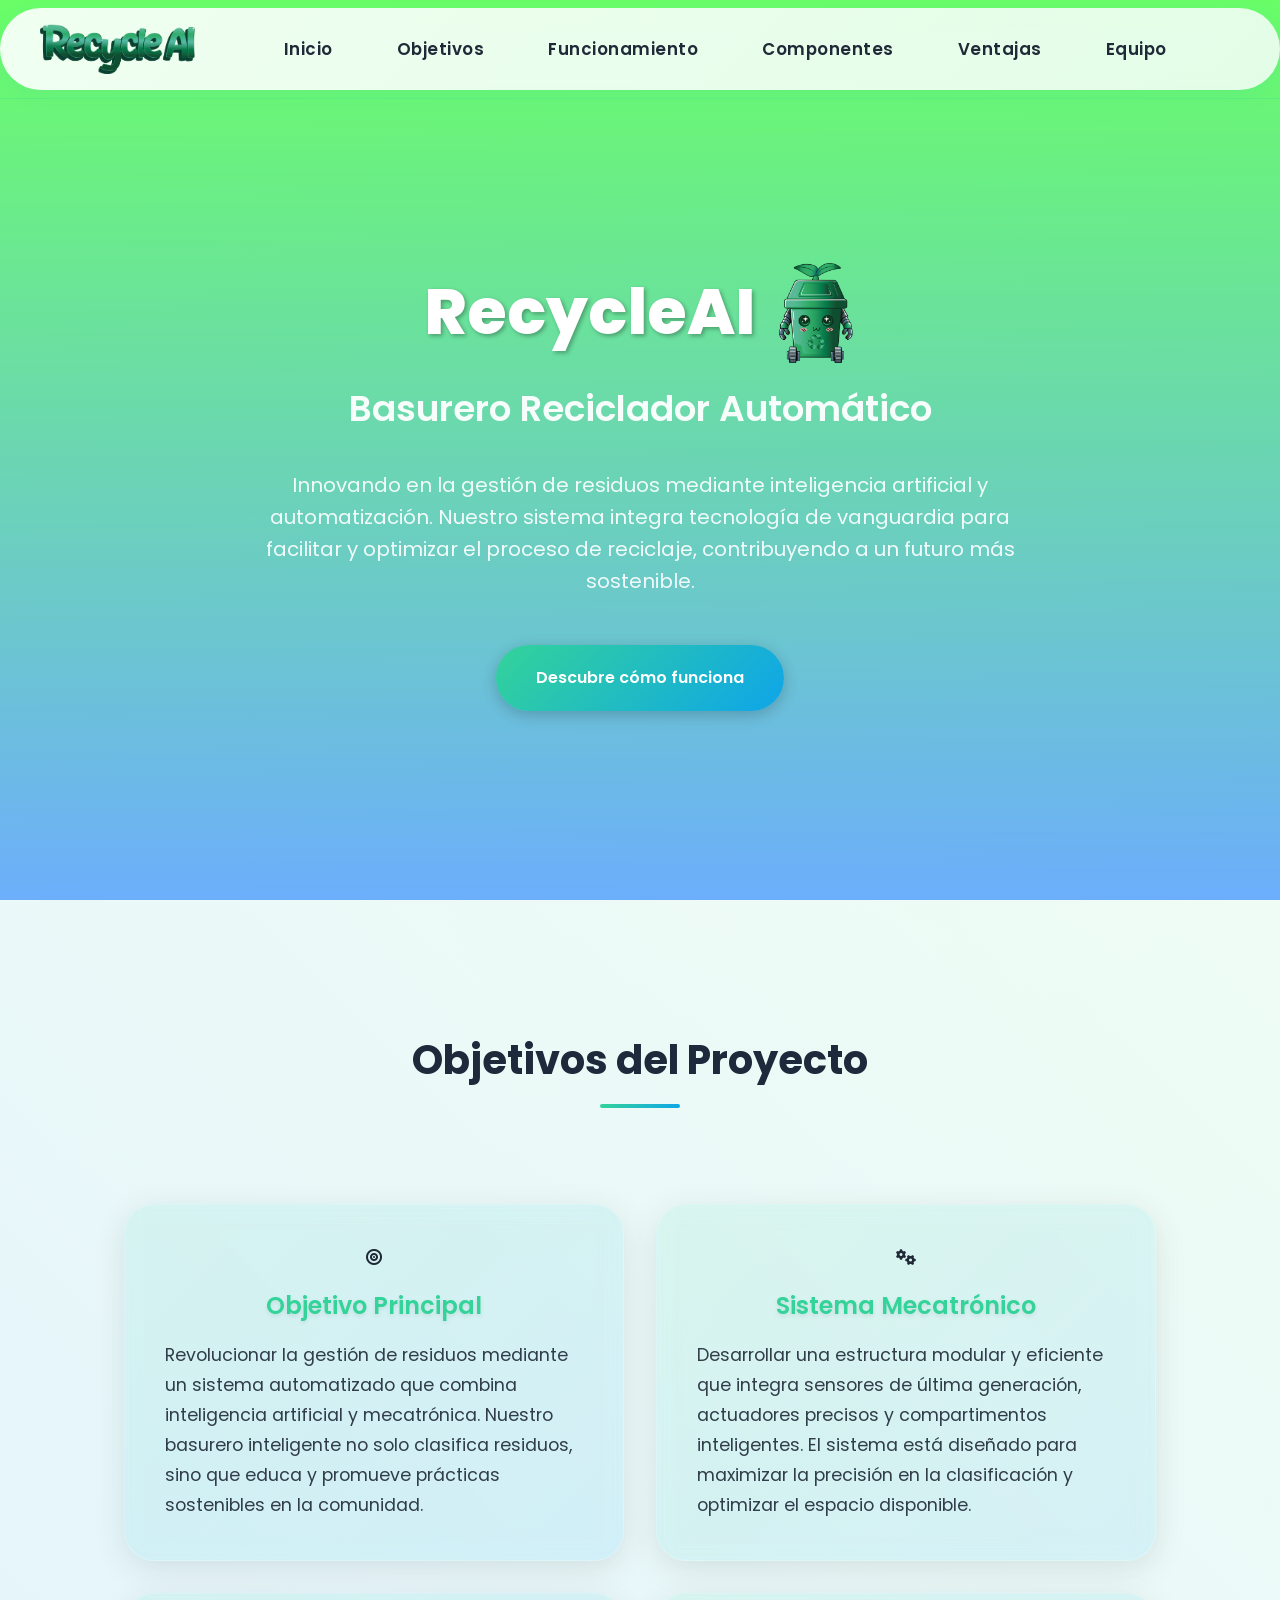
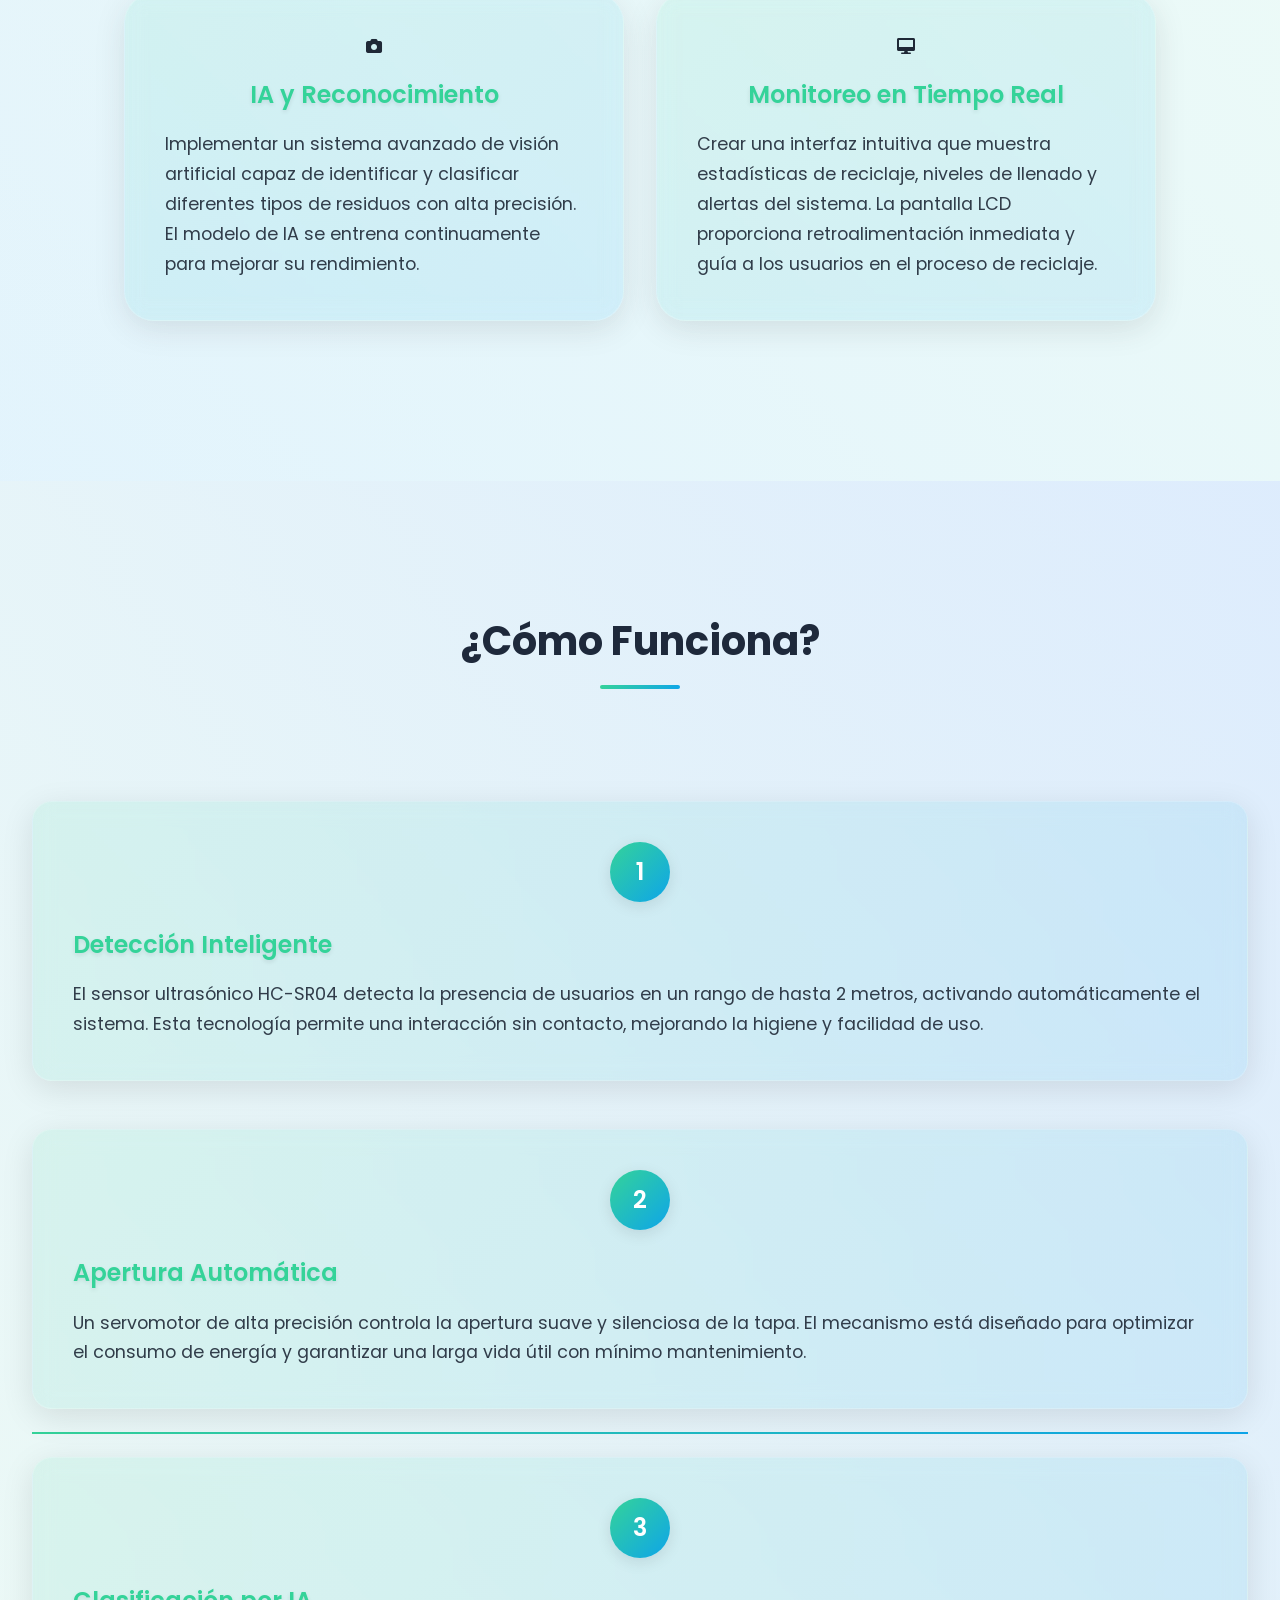
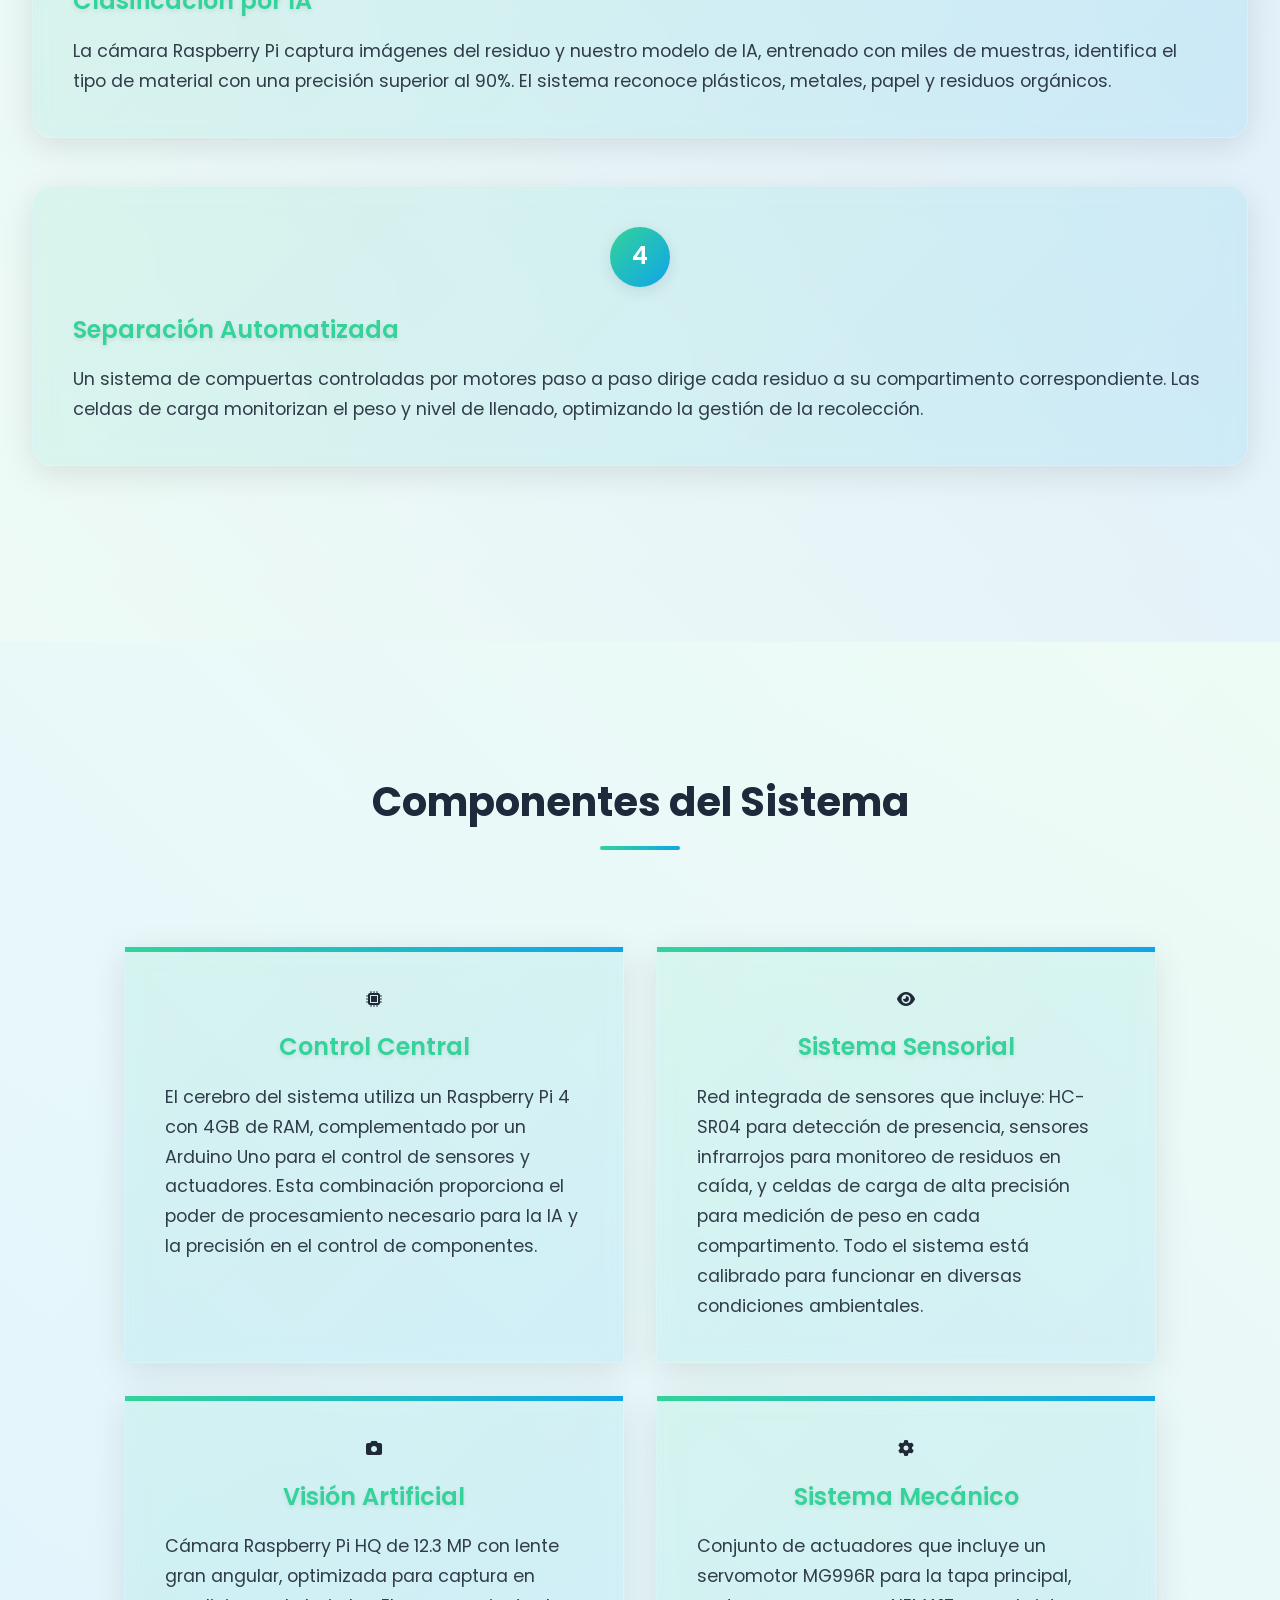
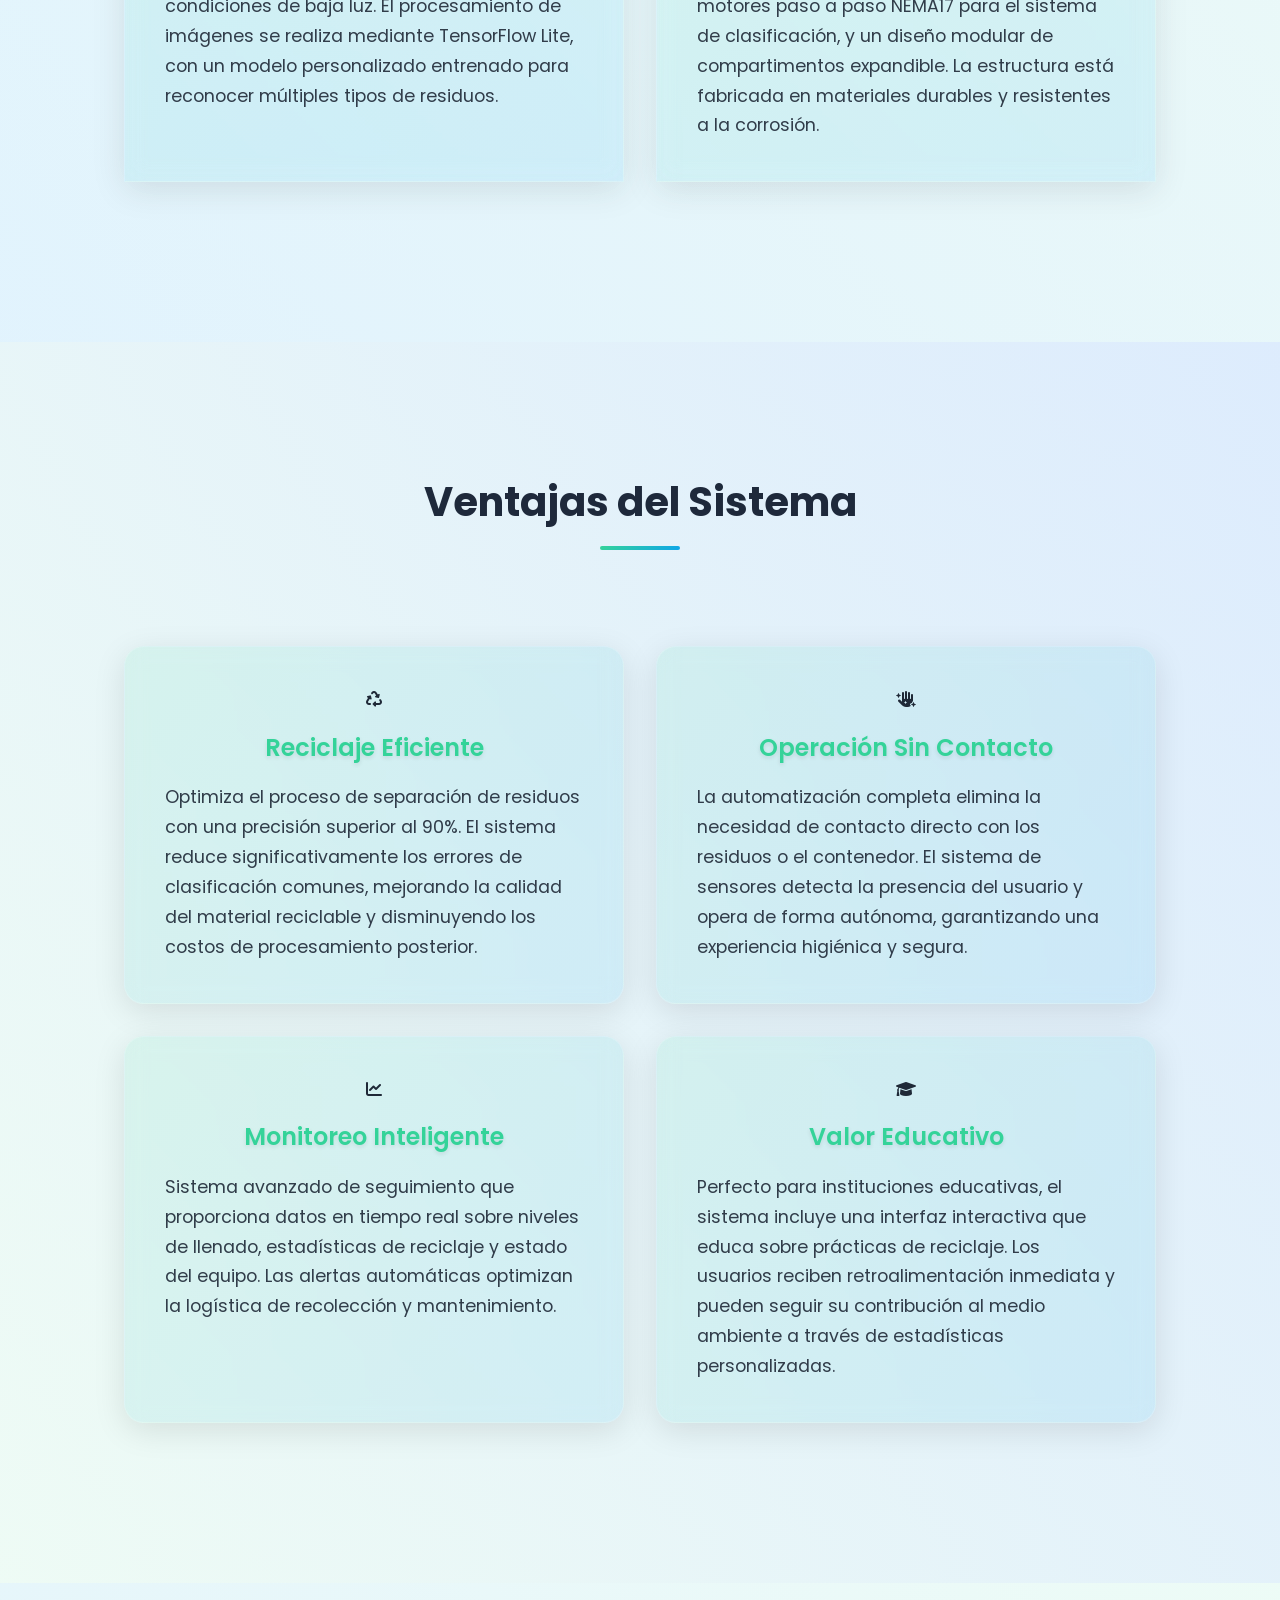
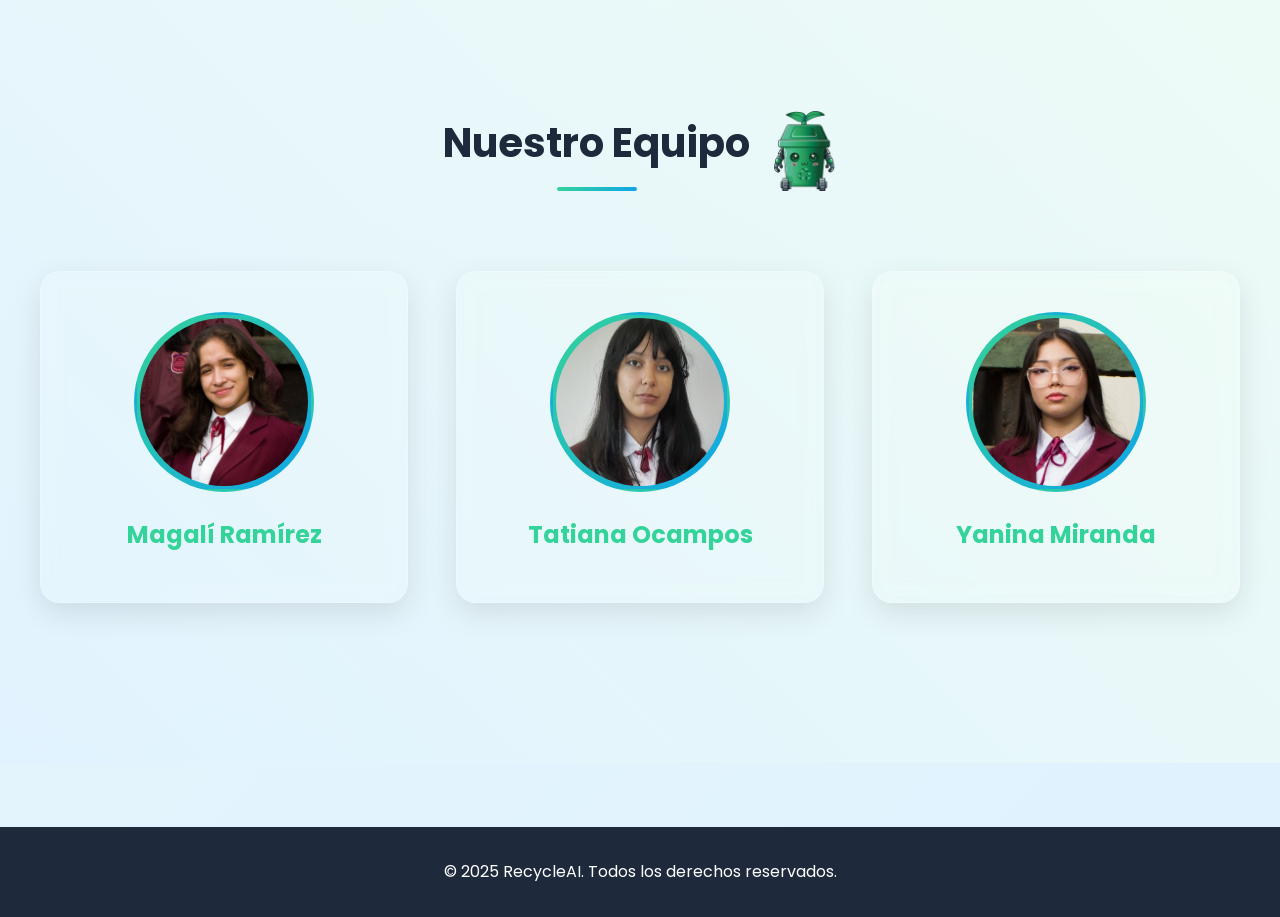
==== index.html @ be0674db "actualizacion le cambie como guardaste los archivos" ====
<!DOCTYPE html>
<html lang="es">
<head>
    <meta charset="UTF-8">
    <meta name="viewport" content="width=device-width, initial-scale=1.0">
    <title>RecycleAI - Basurero Reciclador Automático</title>
    <link rel="stylesheet" href="css/styles.css">
    <link rel="stylesheet" href="https://cdnjs.cloudflare.com/ajax/libs/font-awesome/6.0.0/css/all.min.css">
    <link href="https://fonts.googleapis.com/css2?family=Poppins:wght@400;500;600;700;800&display=swap" rel="stylesheet">
</head>
<body>
    <nav class="navbar">
        <div class="nav-container">
            <div class="logo">
                <img src="images/tipografia.png" alt="RecycleAI Logo" class="logo-img">
            </div>
            <ul class="nav-links">
                <li><a href="#inicio">Inicio</a></li>
                <li><a href="#objetivos">Objetivos</a></li>
                <li><a href="#funcionamiento">Funcionamiento</a></li>
                <li><a href="#componentes">Componentes</a></li>
                <li><a href="#ventajas">Ventajas</a></li>
                <li><a href="#equipo">Equipo</a></li>
            </ul>
            <div class="hamburger">
                <span></span>
                <span></span>
                <span></span>
            </div>
        </div>
    </nav>

    <section id="inicio" class="hero">
        <div class="hero-content">
            <div class="hero-title">
                <h1>RecycleAI</h1>
                <img src="images/mascota.png" alt="Mascota RecycleAI" class="mascot-img">
            </div>
            <h2>Basurero Reciclador Automático</h2>
            <p>Innovando en la gestión de residuos mediante inteligencia artificial y automatización. Nuestro sistema integra tecnología de vanguardia para facilitar y optimizar el proceso de reciclaje, contribuyendo a un futuro más sostenible.</p>
            <a href="#funcionamiento" class="cta-button">Descubre cómo funciona</a>
        </div>
    </section>

    <section id="objetivos" class="section">
        <div class="container">
            <h2>Objetivos del Proyecto</h2>
            <div class="objetivos-grid">
                <div class="objetivo-card">
                    <div class="card-icon">
                        <i class="fas fa-bullseye"></i>
                    </div>
                    <h3>Objetivo Principal</h3>
                    <p>Revolucionar la gestión de residuos mediante un sistema automatizado que combina inteligencia artificial y mecatrónica. Nuestro basurero inteligente no solo clasifica residuos, sino que educa y promueve prácticas sostenibles en la comunidad.</p>
                </div>
                <div class="objetivo-card">
                    <div class="card-icon">
                        <i class="fas fa-cogs"></i>
                    </div>
                    <h3>Sistema Mecatrónico</h3>
                    <p>Desarrollar una estructura modular y eficiente que integra sensores de última generación, actuadores precisos y compartimentos inteligentes. El sistema está diseñado para maximizar la precisión en la clasificación y optimizar el espacio disponible.</p>
                </div>
                <div class="objetivo-card">
                    <div class="card-icon">
                        <i class="fas fa-camera"></i>
                    </div>
                    <h3>IA y Reconocimiento</h3>
                    <p>Implementar un sistema avanzado de visión artificial capaz de identificar y clasificar diferentes tipos de residuos con alta precisión. El modelo de IA se entrena continuamente para mejorar su rendimiento.</p>
                </div>
                <div class="objetivo-card">
                    <div class="card-icon">
                        <i class="fas fa-desktop"></i>
                    </div>
                    <h3>Monitoreo en Tiempo Real</h3>
                    <p>Crear una interfaz intuitiva que muestra estadísticas de reciclaje, niveles de llenado y alertas del sistema. La pantalla LCD proporciona retroalimentación inmediata y guía a los usuarios en el proceso de reciclaje.</p>
                </div>
            </div>
        </div>
    </section>

    <section id="funcionamiento" class="section bg-light">
        <div class="container">
            <h2>¿Cómo Funciona?</h2>
            <div class="funcionamiento-steps">
                <div class="step">
                    <div class="step-number">1</div>
                    <h3>Detección Inteligente</h3>
                    <p>El sensor ultrasónico HC-SR04 detecta la presencia de usuarios en un rango de hasta 2 metros, activando automáticamente el sistema. Esta tecnología permite una interacción sin contacto, mejorando la higiene y facilidad de uso.</p>
                </div>
                <div class="step">
                    <div class="step-number">2</div>
                    <h3>Apertura Automática</h3>
                    <p>Un servomotor de alta precisión controla la apertura suave y silenciosa de la tapa. El mecanismo está diseñado para optimizar el consumo de energía y garantizar una larga vida útil con mínimo mantenimiento.</p>
                </div>
                <div class="step">
                    <div class="step-number">3</div>
                    <h3>Clasificación por IA</h3>
                    <p>La cámara Raspberry Pi captura imágenes del residuo y nuestro modelo de IA, entrenado con miles de muestras, identifica el tipo de material con una precisión superior al 90%. El sistema reconoce plásticos, metales, papel y residuos orgánicos.</p>
                </div>
                <div class="step">
                    <div class="step-number">4</div>
                    <h3>Separación Automatizada</h3>
                    <p>Un sistema de compuertas controladas por motores paso a paso dirige cada residuo a su compartimento correspondiente. Las celdas de carga monitorizan el peso y nivel de llenado, optimizando la gestión de la recolección.</p>
                </div>
            </div>
        </div>
    </section>

    <section id="componentes" class="section">
        <div class="container">
            <h2>Componentes del Sistema</h2>
            <div class="componentes-grid">
                <div class="componente-card">
                    <div class="card-icon">
                        <i class="fas fa-microchip"></i>
                    </div>
                    <h3>Control Central</h3>
                    <p>El cerebro del sistema utiliza un Raspberry Pi 4 con 4GB de RAM, complementado por un Arduino Uno para el control de sensores y actuadores. Esta combinación proporciona el poder de procesamiento necesario para la IA y la precisión en el control de componentes.</p>
                </div>
                <div class="componente-card">
                    <div class="card-icon">
                        <i class="fas fa-eye"></i>
                    </div>
                    <h3>Sistema Sensorial</h3>
                    <p>Red integrada de sensores que incluye: HC-SR04 para detección de presencia, sensores infrarrojos para monitoreo de residuos en caída, y celdas de carga de alta precisión para medición de peso en cada compartimento. Todo el sistema está calibrado para funcionar en diversas condiciones ambientales.</p>
                </div>
                <div class="componente-card">
                    <div class="card-icon">
                        <i class="fas fa-camera"></i>
                    </div>
                    <h3>Visión Artificial</h3>
                    <p>Cámara Raspberry Pi HQ de 12.3 MP con lente gran angular, optimizada para captura en condiciones de baja luz. El procesamiento de imágenes se realiza mediante TensorFlow Lite, con un modelo personalizado entrenado para reconocer múltiples tipos de residuos.</p>
                </div>
                <div class="componente-card">
                    <div class="card-icon">
                        <i class="fas fa-cog"></i>
                    </div>
                    <h3>Sistema Mecánico</h3>
                    <p>Conjunto de actuadores que incluye un servomotor MG996R para la tapa principal, motores paso a paso NEMA17 para el sistema de clasificación, y un diseño modular de compartimentos expandible. La estructura está fabricada en materiales durables y resistentes a la corrosión.</p>
                </div>
            </div>
        </div>
    </section>

    <section id="ventajas" class="section bg-light">
        <div class="container">
            <h2>Ventajas del Sistema</h2>
            <div class="ventajas-grid">
                <div class="ventaja-card">
                    <div class="card-icon">
                        <i class="fas fa-recycle"></i>
                    </div>
                    <h3>Reciclaje Eficiente</h3>
                    <p>Optimiza el proceso de separación de residuos con una precisión superior al 90%. El sistema reduce significativamente los errores de clasificación comunes, mejorando la calidad del material reciclable y disminuyendo los costos de procesamiento posterior.</p>
                </div>
                <div class="ventaja-card">
                    <div class="card-icon">
                        <i class="fas fa-hand-sparkles"></i>
                    </div>
                    <h3>Operación Sin Contacto</h3>
                    <p>La automatización completa elimina la necesidad de contacto directo con los residuos o el contenedor. El sistema de sensores detecta la presencia del usuario y opera de forma autónoma, garantizando una experiencia higiénica y segura.</p>
                </div>
                <div class="ventaja-card">
                    <div class="card-icon">
                        <i class="fas fa-chart-line"></i>
                    </div>
                    <h3>Monitoreo Inteligente</h3>
                    <p>Sistema avanzado de seguimiento que proporciona datos en tiempo real sobre niveles de llenado, estadísticas de reciclaje y estado del equipo. Las alertas automáticas optimizan la logística de recolección y mantenimiento.</p>
                </div>
                <div class="ventaja-card">
                    <div class="card-icon">
                        <i class="fas fa-graduation-cap"></i>
                    </div>
                    <h3>Valor Educativo</h3>
                    <p>Perfecto para instituciones educativas, el sistema incluye una interfaz interactiva que educa sobre prácticas de reciclaje. Los usuarios reciben retroalimentación inmediata y pueden seguir su contribución al medio ambiente a través de estadísticas personalizadas.</p>
                </div>
            </div>
        </div>
    </section>

    <section id="equipo" class="section">
        <div class="container">
            <div class="section-header">
                <h2>Nuestro Equipo</h2>
                <img src="images/mascota.png" alt="Mascota RecycleAI" class="section-mascot">
            </div>
            <div class="team-grid">
                <div class="team-card">
                    <div class="team-image">
                        <img src="images/maga.jpg" alt="Magalí Ramírez" onerror="this.style.display='none';this.nextElementSibling.style.display='flex';">
                        <div class="fallback-icon" style="display: none;">
                            <i class="fas fa-user-circle"></i>
                        </div>
                    </div>
                    <h3>Magalí Ramírez</h3>
                </div>
                <div class="team-card">
                    <div class="team-image">
                        <img src="images/tati.jpg" alt="Tatiana Ocampos" onerror="this.style.display='none';this.nextElementSibling.style.display='flex';">
                        <div class="fallback-icon" style="display: none;">
                            <i class="fas fa-user-circle"></i>
                        </div>
                    </div>
                    <h3>Tatiana Ocampos</h3>
                </div>
                <div class="team-card">
                    <div class="team-image">
                        <img src="images/yani.jpg" alt="Yanina Miranda" onerror="this.style.display='none';this.nextElementSibling.style.display='flex';">
                        <div class="fallback-icon" style="display: none;">
                            <i class="fas fa-user-circle"></i>
                        </div>
                    </div>
                    <h3>Yanina Miranda</h3>
                </div>
            </div>
        </div>
    </section>

    <footer class="footer">
        <div class="container">
            <p>&copy; 2025 RecycleAI. Todos los derechos reservados.</p>
        </div>
    </footer>

    <script src="js/main.js"></script>
</body>
</html>
---- css/styles.css ----
:root {
    --primary-color: #34d399;
    --secondary-color: #059669;
    --accent-color: #0ea5e9;
    --gradient: linear-gradient(135deg, var(--primary-color), var(--accent-color));
    --card-gradient-1: linear-gradient(135deg, rgba(52, 211, 153, 0.1), rgba(14, 165, 233, 0.1));
    --card-gradient-2: linear-gradient(135deg, rgba(14, 165, 233, 0.1), rgba(52, 211, 153, 0.1));
    --white: #ffffff;
    --text-color: #1f2937;
    --dark-color: #1e293b;
    --light-color: #f0fdf4;
    --section-gradient1: linear-gradient(45deg, #e0f2fe, #f0fdf4);
    --section-gradient2: linear-gradient(45deg, #f0fdf4, #dbeafe);
}

* {
    margin: 0;
    padding: 0;
    box-sizing: border-box;
}

body {
    font-family: 'Poppins', 'Segoe UI', Tahoma, Geneva, Verdana, sans-serif;
    line-height: 1.6;
    color: var(--text-color);
    background: linear-gradient(135deg, #f0fdf4, #e0f2fe);
}

.container {
    max-width: 1400px;
    margin: 0 auto;
    padding: 0 2rem;
}

/* Navbar */
.navbar {
    position: fixed;
    top: 0;
    width: 100%;
    background: rgba(255, 255, 255, 0.95);
    backdrop-filter: blur(10px);
    z-index: 1000;
    padding: 0.5rem 0;
    border-bottom: 1px solid rgba(52, 211, 153, 0.2);
}

.nav-container {
    display: flex;
    justify-content: space-between;
    align-items: center;
    padding: 0.5rem 2rem;
    max-width: 1400px;
    margin: 0 auto;
    background: linear-gradient(135deg, rgba(255, 255, 255, 0.9), rgba(240, 253, 244, 0.9));
    border-radius: 50px;
    box-shadow: 0 4px 20px rgba(52, 211, 153, 0.15);
}

.logo {
    display: flex;
    align-items: center;
    gap: 1.5rem;
    padding: 0.5rem;
}

.logo-img {
    height: 50px;
    width: auto;
    object-fit: contain;
}

.logo-text {
    font-size: 2.2rem;
    font-weight: 800;
    background: var(--gradient);
    background-clip: text;
    -webkit-background-clip: text;
    -webkit-text-fill-color: transparent;
    letter-spacing: -0.5px;
    font-family: 'Poppins', sans-serif;
    text-transform: uppercase;
}

.nav-links {
    display: flex;
    list-style: none;
    gap: 2rem;
    margin: 0;
    padding: 0;
}

.nav-links a {
    text-decoration: none;
    color: var(--text-color);
    font-weight: 600;
    font-size: 1.05rem;
    transition: all 0.3s ease;
    position: relative;
    padding: 0.5rem 1rem;
    border-radius: 25px;
    font-family: 'Poppins', sans-serif;
    letter-spacing: 0.5px;
}

.nav-links a:hover {
    color: var(--primary-color);
    background: rgba(52, 211, 153, 0.1);
    transform: translateY(-2px);
}

.nav-links a::after {
    content: '';
    position: absolute;
    width: 0;
    height: 2px;
    bottom: 0;
    left: 50%;
    background: var(--gradient);
    transition: all 0.3s ease;
    transform: translateX(-50%);
    border-radius: 2px;
}

.nav-links a:hover::after {
    width: 80%;
}

/* Hero Section */
.hero {
    min-height: 100vh;
    background: linear-gradient(rgba(17, 255, 9, 0.6), rgba(22, 123, 255, 0.6)), url('../images/hero-bg.jpg');
    background-size: cover;
    background-position: center;
    background-attachment: fixed;
    display: flex;
    align-items: center;
    text-align: center;
    color: var(--white);
    padding-top: 80px;
}

.hero-content {
    max-width: 900px;
    margin: 0 auto;
    padding: 0 20px;
}

.hero-title {
    display: flex;
    align-items: center;
    justify-content: center;
    gap: 1.5rem;
    margin-bottom: 1rem;
}

.mascot-img {
    height: 100px;
    width: auto;
    object-fit: contain;
    animation: float 3s ease-in-out infinite;
}

@keyframes float {
    0% {
        transform: translateY(0px);
    }
    50% {
        transform: translateY(-10px);
    }
    100% {
        transform: translateY(0px);
    }
}

.hero h1 {
    font-size: 4rem;
    font-weight: 800;
    margin-bottom: 0;
    text-shadow: 2px 2px 4px rgba(0,0,0,0.3);
}

.hero h2 {
    font-size: 2.25rem;
    font-weight: 600;
    margin-bottom: 2rem;
    opacity: 0.95;
}

.hero p {
    font-size: 1.25rem;
    margin-bottom: 3rem;
    opacity: 0.9;
    max-width: 800px;
    margin-left: auto;
    margin-right: auto;
}

.cta-button {
    display: inline-block;
    padding: 1.25rem 2.5rem;
    background: var(--gradient);
    color: var(--white);
    text-decoration: none;
    border-radius: 50px;
    font-weight: 600;
    transition: all 0.4s cubic-bezier(0.175, 0.885, 0.32, 1.275);
    box-shadow: 0 4px 15px rgba(0,0,0,0.2);
    position: relative;
    overflow: hidden;
}

.cta-button::before {
    content: '';
    position: absolute;
    top: 0;
    left: -100%;
    width: 100%;
    height: 100%;
    background: linear-gradient(120deg, transparent, rgba(255,255,255,0.3), transparent);
    transition: all 0.6s ease;
}

.cta-button:hover {
    transform: translateY(-5px) scale(1.05);
    box-shadow: 0 8px 25px rgba(0,0,0,0.3);
}

.cta-button:hover::before {
    left: 100%;
}

/* Sections */
.section {
    padding: 8rem 0;
    position: relative;
    overflow: hidden;
}

.section::before  {
    content: '';
    position: absolute;
    top: 0;
    left: 0;
    right: 0;
    bottom: 0;
    opacity: 0.8;
    z-index: -1;
}

.section:nth-child(odd)::before {
    background: var(--section-gradient1);
}

.section:nth-child(even)::before {
    background: var(--section-gradient2);
}

.section h2 {
    text-align: center;
    margin-bottom: 4rem;
    color: var(--dark-color);
    font-size: 2.5rem;
    font-weight: 700;
    position: relative;
    padding-bottom: 1rem;
}

.section h2::after {
    content: '';
    position: absolute;
    bottom: 0;
    left: 50%;
    transform: translateX(-50%);
    width: 80px;
    height: 4px;
    background: var(--gradient);
    border-radius: 2px;
}

.bg-light {
    background: linear-gradient(135deg, #f0fdf4 0%, #dbeafe 100%);
}

/* Sección de Objetivos */
.objetivos-grid,
.componentes-grid,
.ventajas-grid {
    display: grid;
    grid-template-columns: repeat(auto-fit, minmax(280px, 1fr));
    gap: 2rem;
    padding: 2rem 0;
    max-width: 1200px;
    margin: 0 auto;
}

@media (min-width: 768px) {
    .objetivos-grid,
    .componentes-grid,
    .ventajas-grid {
        grid-template-columns: repeat(2, 1fr);
    }
}

@media (min-width: 1200px) {
    .objetivos-grid,
    .componentes-grid,
    .ventajas-grid {
        grid-template-columns: repeat(2, minmax(280px, 500px));
        justify-content: center;
    }
}

.objetivo-card,
.componente-card,
.ventaja-card {
    width: 100%;
    height: 100%;
    display: flex;
    flex-direction: column;
    justify-content: flex-start;
    align-items: center;
}

.objetivo-card {
    background: var(--card-gradient-1);
    backdrop-filter: blur(10px);
    border: 1px solid rgba(255, 255, 255, 0.2);
    box-shadow: 0 8px 32px rgba(0, 0, 0, 0.1);
    transition: all 0.4s cubic-bezier(0.175, 0.885, 0.32, 1.275);
    padding: 2.5rem;
    border-radius: 30px;
    transform-style: preserve-3d;
}

.objetivo-card:hover {
    background: var(--card-gradient-2);
    border-color: rgba(255, 255, 255, 0.3);
    box-shadow: 0 15px 40px rgba(0, 0, 0, 0.2);
    transform: translateY(-10px) rotateX(5deg) rotateY(5deg);
}

.objetivo-card h3 {
    color: var(--primary-color);
    font-size: 1.5rem;
    margin: 1rem 0;
    font-weight: 600;
    text-shadow: 0 2px 4px rgba(0, 0, 0, 0.1);
}

.objetivo-card p {
    color: var(--text-color);
    line-height: 1.7;
    font-size: 1.1rem;
    opacity: 0.9;
}

/* Sección de Funcionamiento */
.funcionamiento-steps {
    display: flex;
    flex-wrap: wrap;
    justify-content: center;
    gap: 3rem;
    padding: 3rem 0;
    position: relative;
}

.funcionamiento-steps::before {
    content: '';
    position: absolute;
    top: 50%;
    left: 0;
    right: 0;
    height: 2px;
    background: var(--gradient);
    transform: translateY(-50%);
    z-index: 0;
}

.step {
    background: var(--card-gradient-1);
    backdrop-filter: blur(10px);
    border: 1px solid rgba(255, 255, 255, 0.2);
    box-shadow: 0 8px 32px rgba(0, 0, 0, 0.1);
    transition: all 0.4s cubic-bezier(0.175, 0.885, 0.32, 1.275);
    padding: 2.5rem;
    border-radius: 20px;
    position: relative;
}

.step:hover {
    background: var(--card-gradient-2);
    border-color: rgba(255, 255, 255, 0.3);
    box-shadow: 0 15px 40px rgba(0, 0, 0, 0.2);
}

.step h3 {
    color: var(--primary-color);
    font-size: 1.5rem;
    margin: 1rem 0;
    font-weight: 600;
    text-shadow: 0 2px 4px rgba(0, 0, 0, 0.1);
}

.step p {
    color: var(--text-color);
    line-height: 1.7;
    font-size: 1.1rem;
    opacity: 0.9;
}

.step-number {
    width: 60px;
    height: 60px;
    background: var(--gradient);
    color: var(--white);
    border-radius: 50%;
    display: flex;
    align-items: center;
    justify-content: center;
    margin: 0 auto 1.5rem;
    font-size: 1.5rem;
    font-weight: 600;
    box-shadow: 0 4px 15px rgba(0,0,0,0.1);
}

/* Sección de Componentes */
.componente-card {
    background: var(--card-gradient-1);
    backdrop-filter: blur(10px);
    border: 1px solid rgba(255, 255, 255, 0.2);
    box-shadow: 0 8px 32px rgba(0, 0, 0, 0.1);
    transition: all 0.4s cubic-bezier(0.175, 0.885, 0.32, 1.275);
    padding: 2.5rem;
    position: relative;
    overflow: hidden;
}

.componente-card:hover {
    background: var(--card-gradient-2);
    border-color: rgba(255, 255, 255, 0.3);
    box-shadow: 0 15px 40px rgba(0, 0, 0, 0.2);
}

.componente-card h3 {
    color: var(--primary-color);
    font-size: 1.5rem;
    margin: 1rem 0;
    font-weight: 600;
    text-shadow: 0 2px 4px rgba(0, 0, 0, 0.1);
}

.componente-card p {
    color: var(--text-color);
    line-height: 1.7;
    font-size: 1.1rem;
    opacity: 0.9;
}

.componente-card::before {
    content: '';
    position: absolute;
    top: 0;
    left: 0;
    width: 100%;
    height: 5px;
    background: var(--gradient);
}

/* Sección de Ventajas */
.ventaja-card {
    background: var(--card-gradient-1);
    backdrop-filter: blur(10px);
    border: 1px solid rgba(255, 255, 255, 0.2);
    box-shadow: 0 8px 32px rgba(0, 0, 0, 0.1);
    transition: all 0.4s cubic-bezier(0.175, 0.885, 0.32, 1.275);
    padding: 2.5rem;
    border-radius: 20px;
    position: relative;
    overflow: hidden;
}

.ventaja-card:hover {
    background: var(--card-gradient-2);
    border-color: rgba(255, 255, 255, 0.3);
    box-shadow: 0 15px 40px rgba(0, 0, 0, 0.2);
}

.ventaja-card h3 {
    color: var(--primary-color);
    font-size: 1.5rem;
    margin: 1rem 0;
    font-weight: 600;
    text-shadow: 0 2px 4px rgba(0, 0, 0, 0.1);
}

.ventaja-card p {
    color: var(--text-color);
    line-height: 1.7;
    font-size: 1.1rem;
    opacity: 0.9;
}

.ventaja-card::after {
    content: '';
    position: absolute;
    bottom: 0;
    right: 0;
    width: 100px;
    height: 100px;
    background: var(--gradient);
    filter: blur(50px);
    opacity: 0;
    transition: all 0.4s ease;
}

.ventaja-card:hover::after {
    opacity: 0.1;
}

/* Sección de Equipo */
.team-grid {
    display: grid;
    grid-template-columns: repeat(auto-fit, minmax(280px, 1fr));
    gap: 3rem;
    padding: 2rem 0;
    max-width: 1200px;
    margin: 0 auto;
}

@media (min-width: 768px) {
    .team-grid {
        grid-template-columns: repeat(3, 1fr);
    }
}

.team-card {
    background: rgba(255, 255, 255, 0.1);
    backdrop-filter: blur(10px);
    padding: 2.5rem;
    text-align: center;
    border-radius: 20px;
    position: relative;
    overflow: hidden;
    transition: all 0.4s cubic-bezier(0.175, 0.885, 0.32, 1.275);
    border: 1px solid rgba(255, 255, 255, 0.2);
    box-shadow: 0 10px 30px rgba(0, 0, 0, 0.1);
}

.team-card::before {
    content: '';
    position: absolute;
    inset: -2px;
    border-radius: 20px;
    padding: 2px;
    background: linear-gradient(45deg, 
        var(--primary-color),
        var(--accent-color),
        var(--primary-color)
    );
    -webkit-mask: 
        linear-gradient(#fff 0 0) content-box, 
        linear-gradient(#fff 0 0);
    mask: 
        linear-gradient(#fff 0 0) content-box, 
        linear-gradient(#fff 0 0);
    -webkit-mask-composite: xor;
    mask-composite: exclude;
    opacity: 0;
    transition: opacity 0.4s ease;
}

.team-card:hover {
    transform: translateY(-10px);
    box-shadow: 0 20px 40px rgba(0, 0, 0, 0.2);
}

.team-card:hover::before {
    opacity: 1;
}

.team-image {
    width: 180px;
    height: 180px;
    margin: 0 auto 1.5rem;
    border-radius: 50%;
    overflow: hidden;
    position: relative;
    border: 3px solid transparent;
    background: linear-gradient(135deg, var(--primary-color), var(--accent-color));
    padding: 3px;
}

.team-image img {
    width: 100%;
    height: 100%;
    object-fit: cover;
    border-radius: 50%;
    transition: transform 0.4s ease;
}

.team-image::before {
    content: '';
    position: absolute;
    inset: -2px;
    border-radius: 50%;
    padding: 2px;
    background: linear-gradient(45deg, 
        var(--primary-color),
        var(--accent-color),
        var(--primary-color)
    );
    -webkit-mask: 
        linear-gradient(#fff 0 0) content-box, 
        linear-gradient(#fff 0 0);
    mask: 
        linear-gradient(#fff 0 0) content-box, 
        linear-gradient(#fff 0 0);
    -webkit-mask-composite: xor;
    mask-composite: exclude;
    opacity: 0;
    transition: opacity 0.4s ease;
}

.team-card:hover .team-image::before {
    opacity: 1;
}

.team-card:hover .team-image img {
    transform: scale(1.1);
}

.team-image .fallback-icon {
    width: 100%;
    height: 100%;
    display: flex;
    align-items: center;
    justify-content: center;
    background: linear-gradient(135deg, var(--primary-color), var(--accent-color));
}

.team-image .fallback-icon i {
    font-size: 4rem;
    color: var(--white);
}

.team-card h3 {
    color: var(--primary-color);
    font-size: 1.5rem;
    margin-bottom: 0.5rem;
    transition: all 0.3s ease;
}

.team-card .role {
    color: var(--text-color);
    font-size: 1.1rem;
    margin-bottom: 1.5rem;
    opacity: 0.8;
}

.team-social {
    display: flex;
    justify-content: center;
    gap: 1rem;
    margin-top: 1.5rem;
}

.social-icon {
    width: 40px;
    height: 40px;
    background: linear-gradient(135deg, var(--primary-color), var(--accent-color));
    color: var(--white);
    border-radius: 50%;
    display: flex;
    align-items: center;
    justify-content: center;
    font-size: 1.2rem;
    transition: all 0.3s ease;
}

.social-icon:hover {
    transform: translateY(-3px) scale(1.1);
    box-shadow: 0 5px 15px rgba(0, 0, 0, 0.2);
}

/* Footer */
.footer {
    background-color: var(--dark-color);
    color: var(--white);
    padding: 2rem 0;
    margin-top: 4rem;
}

.footer p {
    text-align: center;
    margin: 0;
}

/* Media Queries */
@media (max-width: 768px) {
    .nav-links {
        display: none;
        width: 100%;
        position: absolute;
        top: 100%;
        left: 0;
        background: rgba(255, 255, 255, 0.95);
        backdrop-filter: blur(10px);
        padding: 1rem;
        box-shadow: 0 10px 30px rgba(0, 0, 0, 0.1);
        border-radius: 0 0 20px 20px;
        z-index: 1000;
    }

    .nav-links.active {
        display: flex;
        flex-direction: column;
        animation: slideDown 0.3s ease forwards;
    }

    @keyframes slideDown {
        from { transform: translateY(-20px); opacity: 0; }
        to { transform: translateY(0); opacity: 1; }
    }

    .nav-links li {
        margin: 1rem 0;
        text-align: center;
    }

    .hamburger {
        display: block;
    }

    .hero {
        padding: 4rem 1rem;
        text-align: center;
    }

    .hero h1 {
        font-size: 2.5rem;
        line-height: 1.2;
    }

    .hero h2 {
        font-size: 1.25rem;
        margin-top: 1rem;
    }

    .section {
        padding: 3rem 1rem;
    }

    .section h2 {
        font-size: 2rem;
        margin-bottom: 2rem;
    }

    .objetivo-card,
    .componente-card,
    .ventaja-card,
    .team-card {
        padding: 1.5rem;
        margin-bottom: 1rem;
    }

    .card-icon {
        width: 70px;
        height: 70px;
        font-size: 2rem;
    }

    .team-grid {
        grid-template-columns: 1fr;
        gap: 2rem;
    }

    .team-image {
        width: 100px;
        height: 100px;
    }

    .team-card h3 {
        font-size: 1.3rem;
    }

    .team-social {
        gap: 0.75rem;
    }
}

/* Ajustes para pantallas muy pequeñas */
@media (max-width: 480px) {
    .hero h1 {
        font-size: 2rem;
    }

    .section h2 {
        font-size: 1.75rem;
    }

    .container {
        padding: 0 1rem;
    }

    .card-icon {
        width: 60px;
        height: 60px;
        font-size: 1.75rem;
    }

    .team-image {
        width: 80px;
        height: 80px;
    }

    .social-icon {
        width: 35px;
        height: 35px;
        font-size: 1rem;
    }
}

/* Ajustes para tablets */
@media (min-width: 769px) and (max-width: 1024px) {
    .container {
        padding: 0 2rem;
    }

    .hero h1 {
        font-size: 3rem;
    }

    .section {
        padding: 4rem 2rem;
    }

    .team-grid {
        grid-template-columns: repeat(2, 1fr);
    }
}

/* Animaciones suaves para transiciones */
@keyframes fadeInUp {
    from {
        opacity: 0;
        transform: translateY(20px);
    }
    to {
        opacity: 1;
        transform: translateY(0);
    }
}

.section {
    animation: fadeInUp 0.6s ease-out forwards;
}

/* Mejoras para dispositivos táctiles */
@media (hover: none) {
    .objetivo-card:active,
    .componente-card:active,
    .ventaja-card:active,
    .team-card:active {
        transform: scale(0.98);
    }

    .social-icon:active {
        transform: scale(0.9);
    }
}

.section-header {
    display: flex;
    align-items: center;
    justify-content: center;
    gap: 1.5rem;
    margin-bottom: 3rem;
}

.section-header h2 {
    margin: 0;
}

.section-mascot {
    height: 80px;
    width: auto;
    object-fit: contain;
    animation: wave 3s ease-in-out infinite;
}

@keyframes wave {
    0% {
        transform: rotate(0deg);
    }
    25% {
        transform: rotate(-10deg);
    }
    75% {
        transform: rotate(10deg);
    }
    100% {
        transform: rotate(0deg);
    }
}
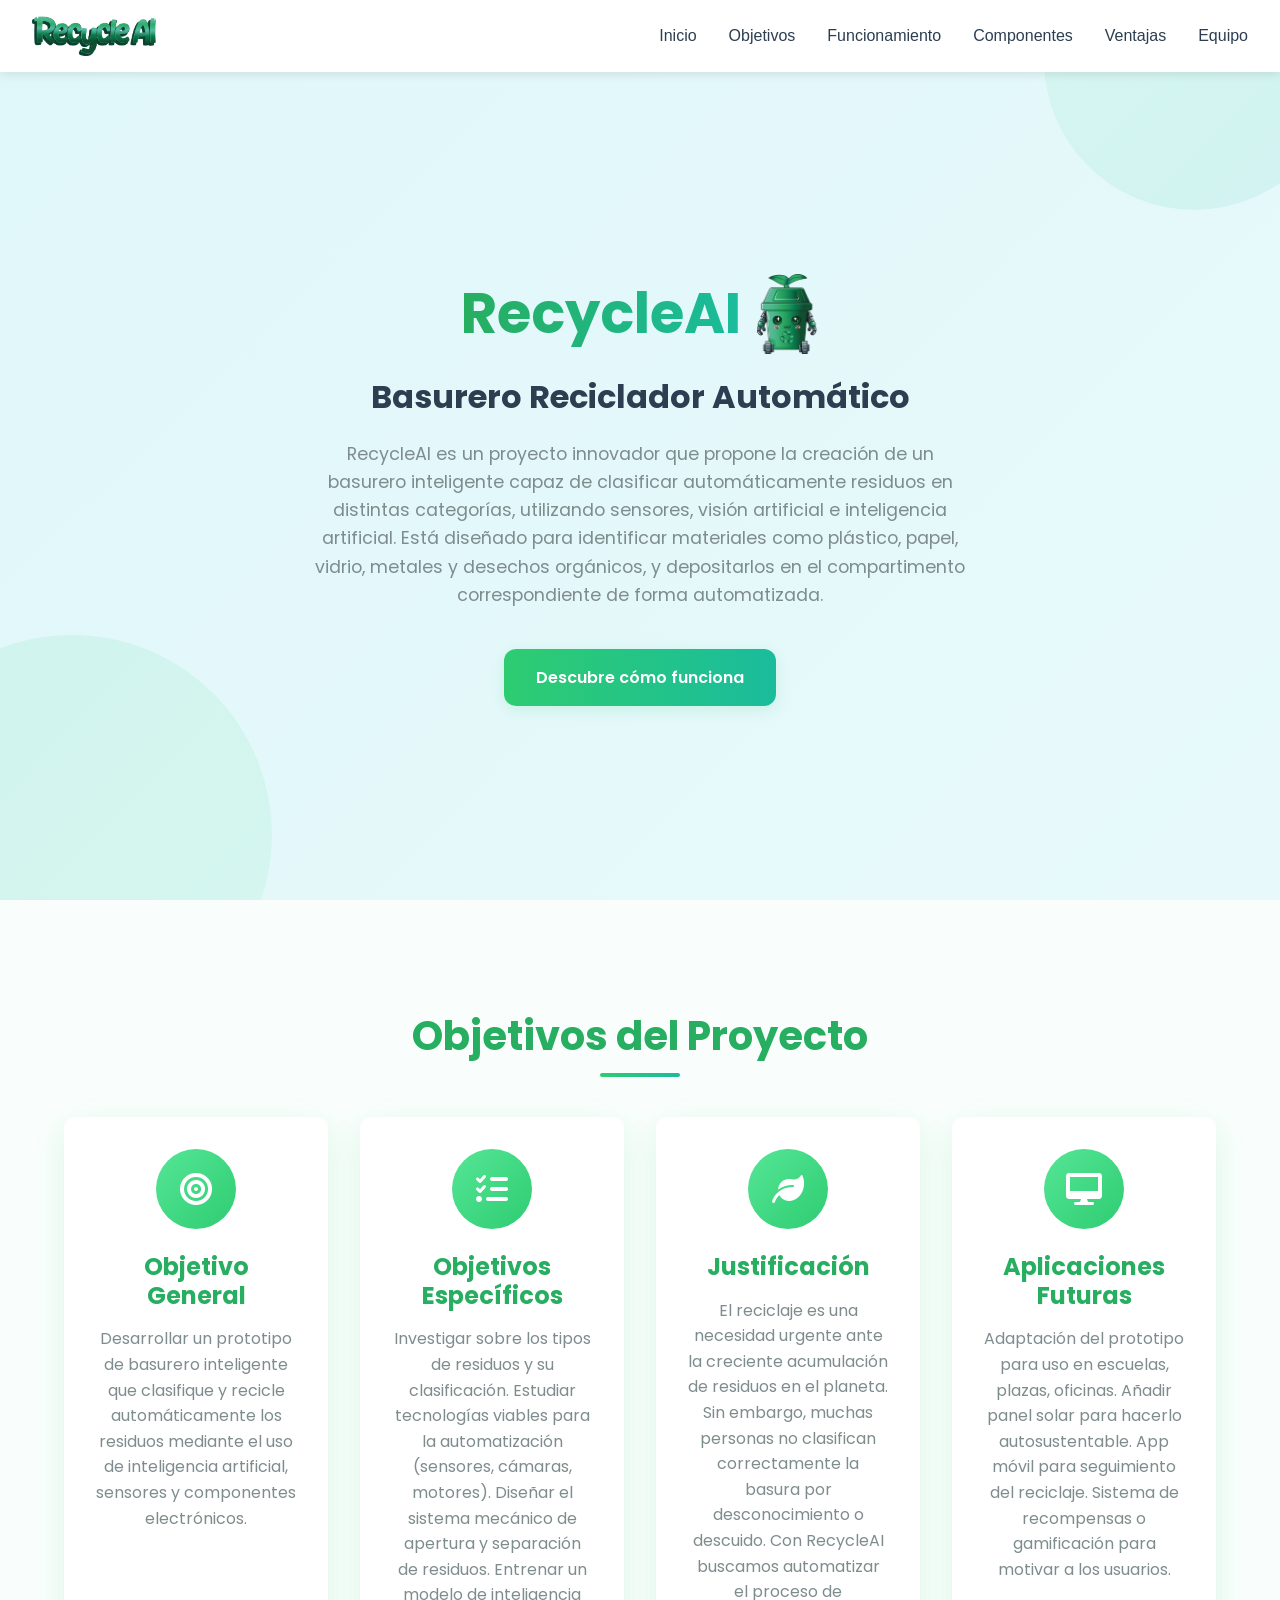
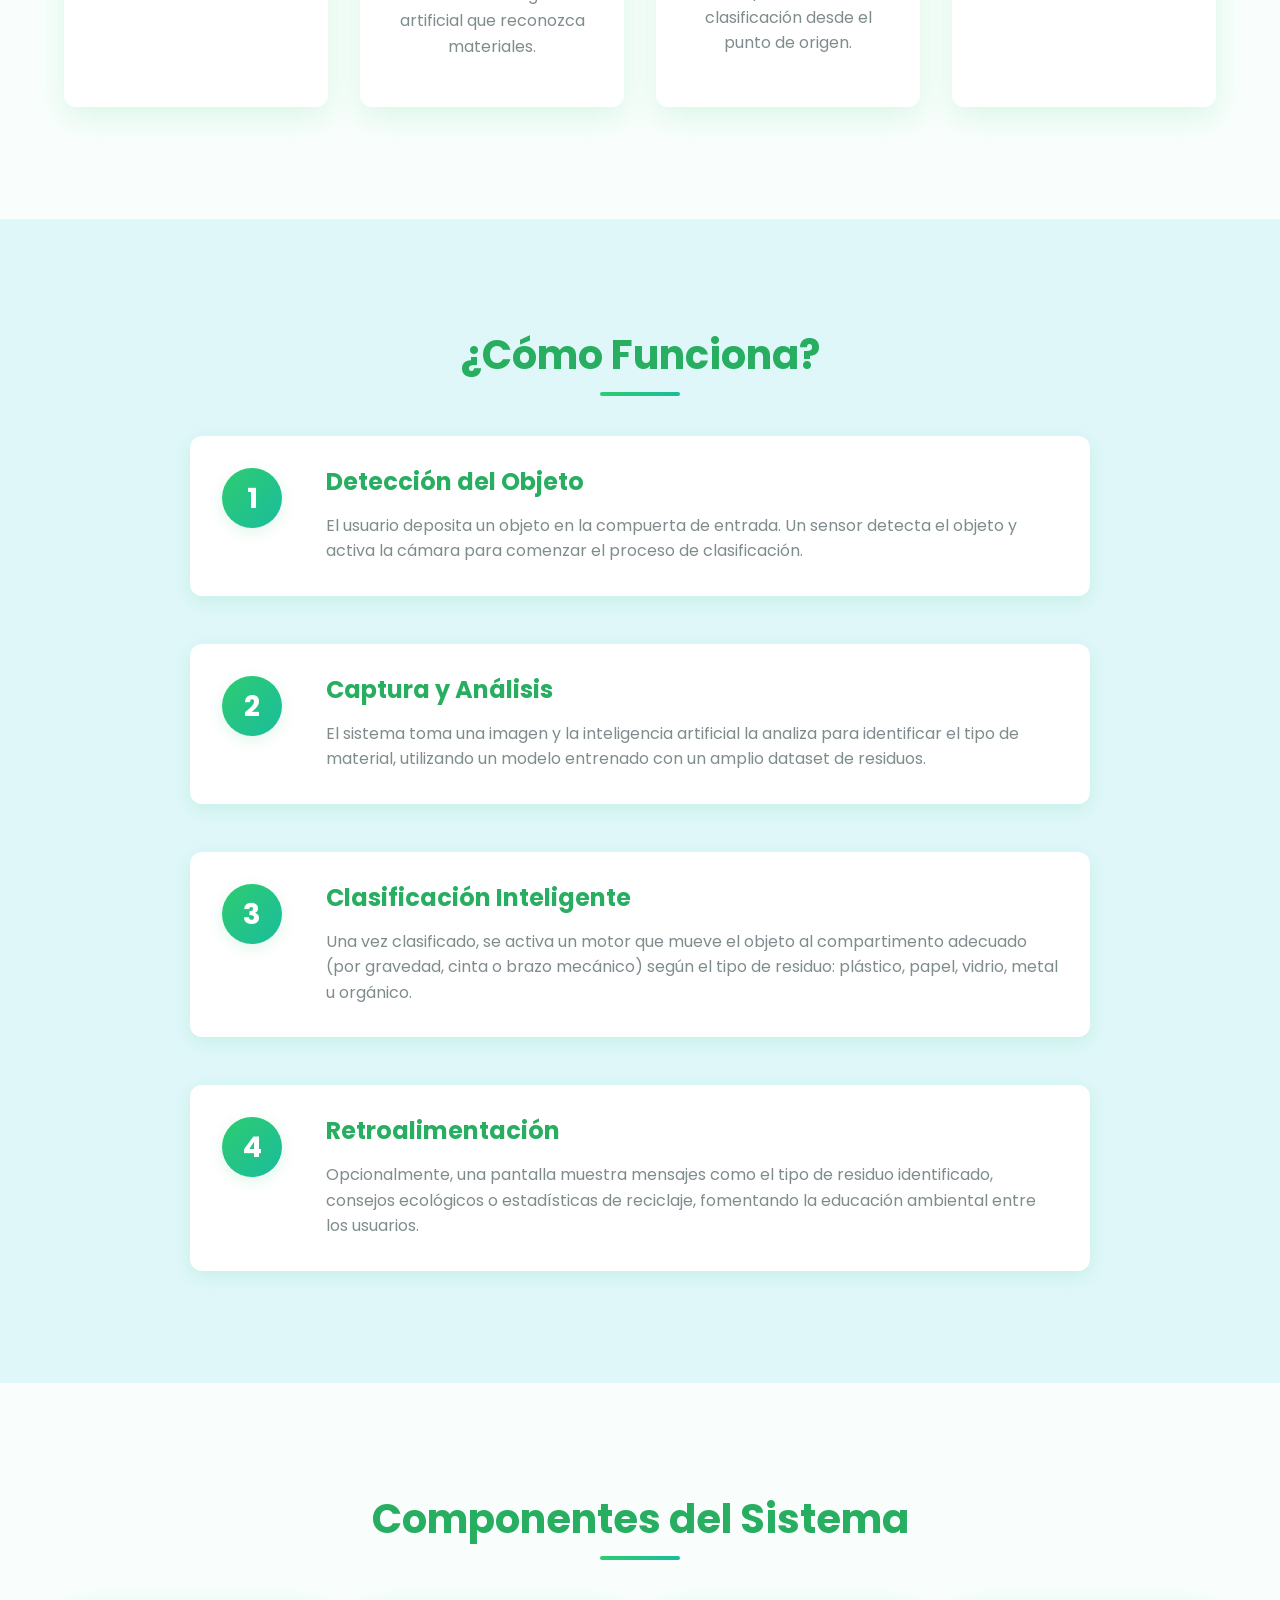
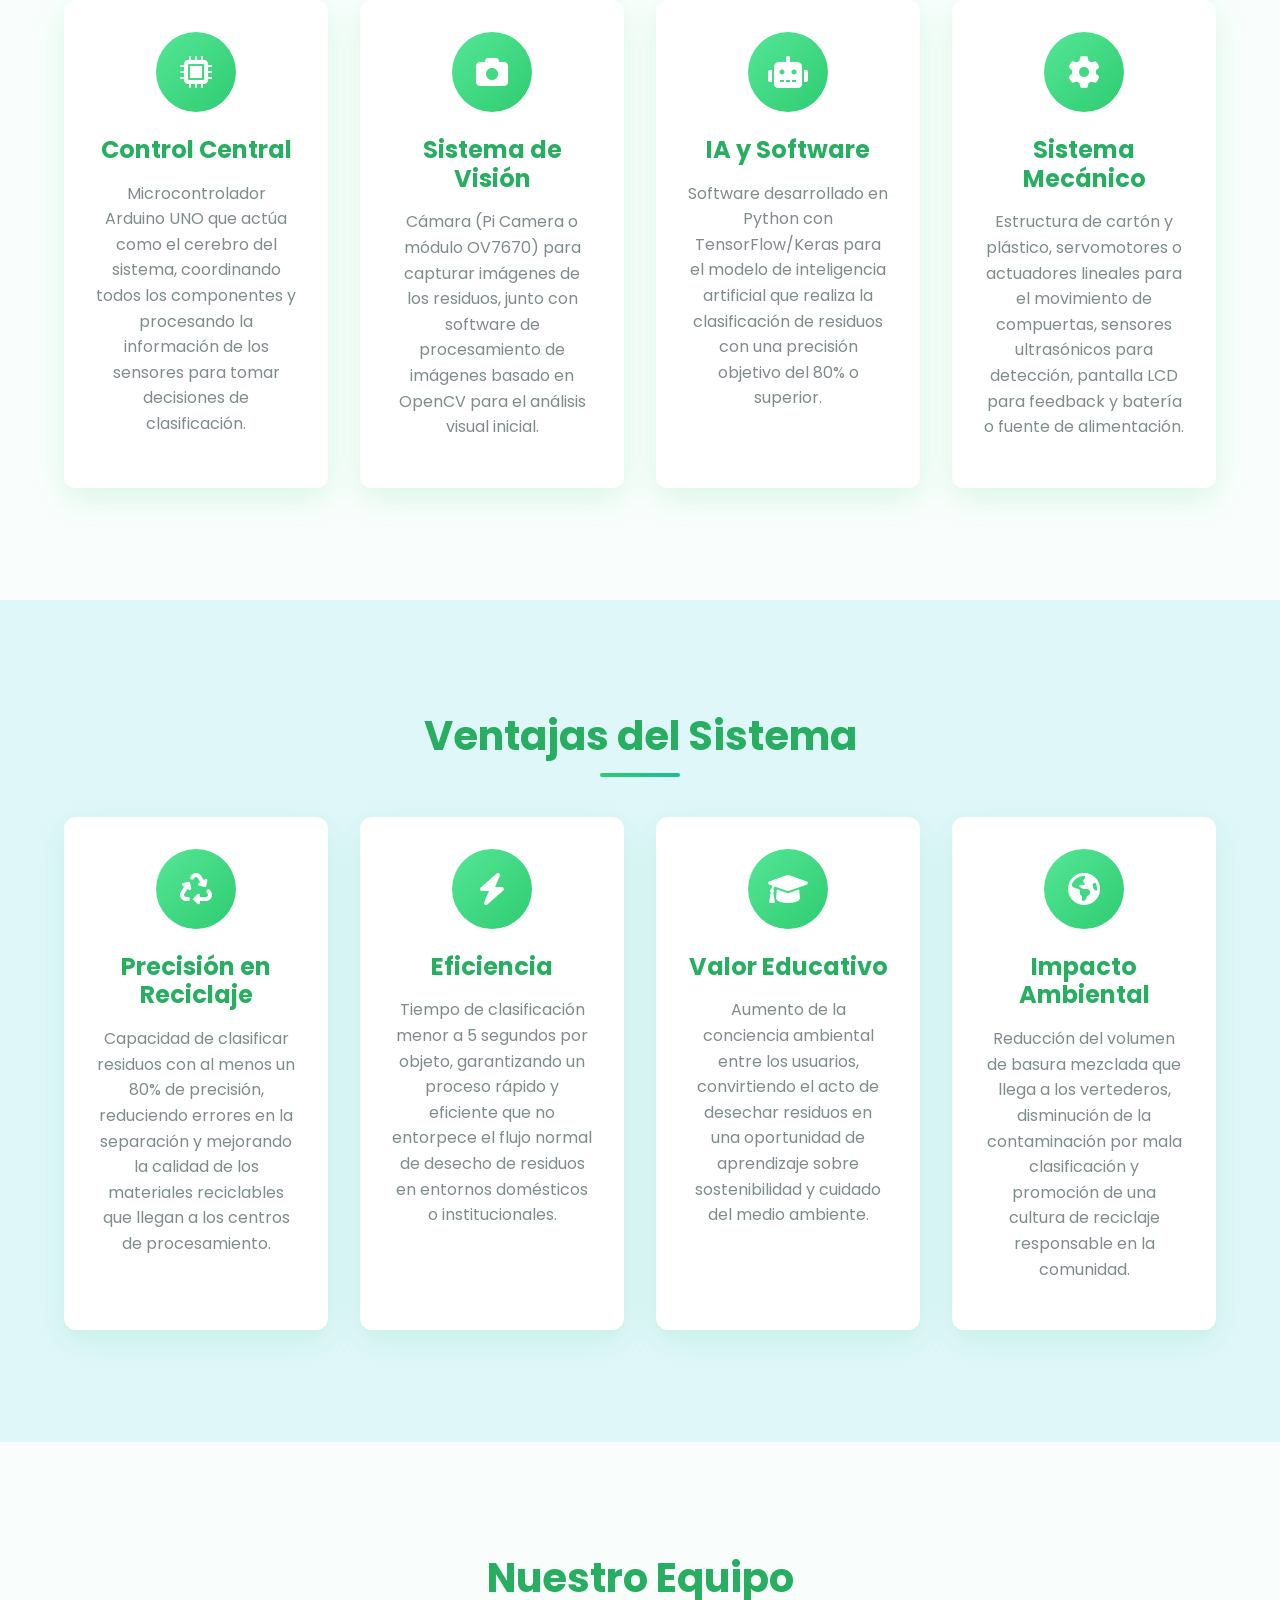
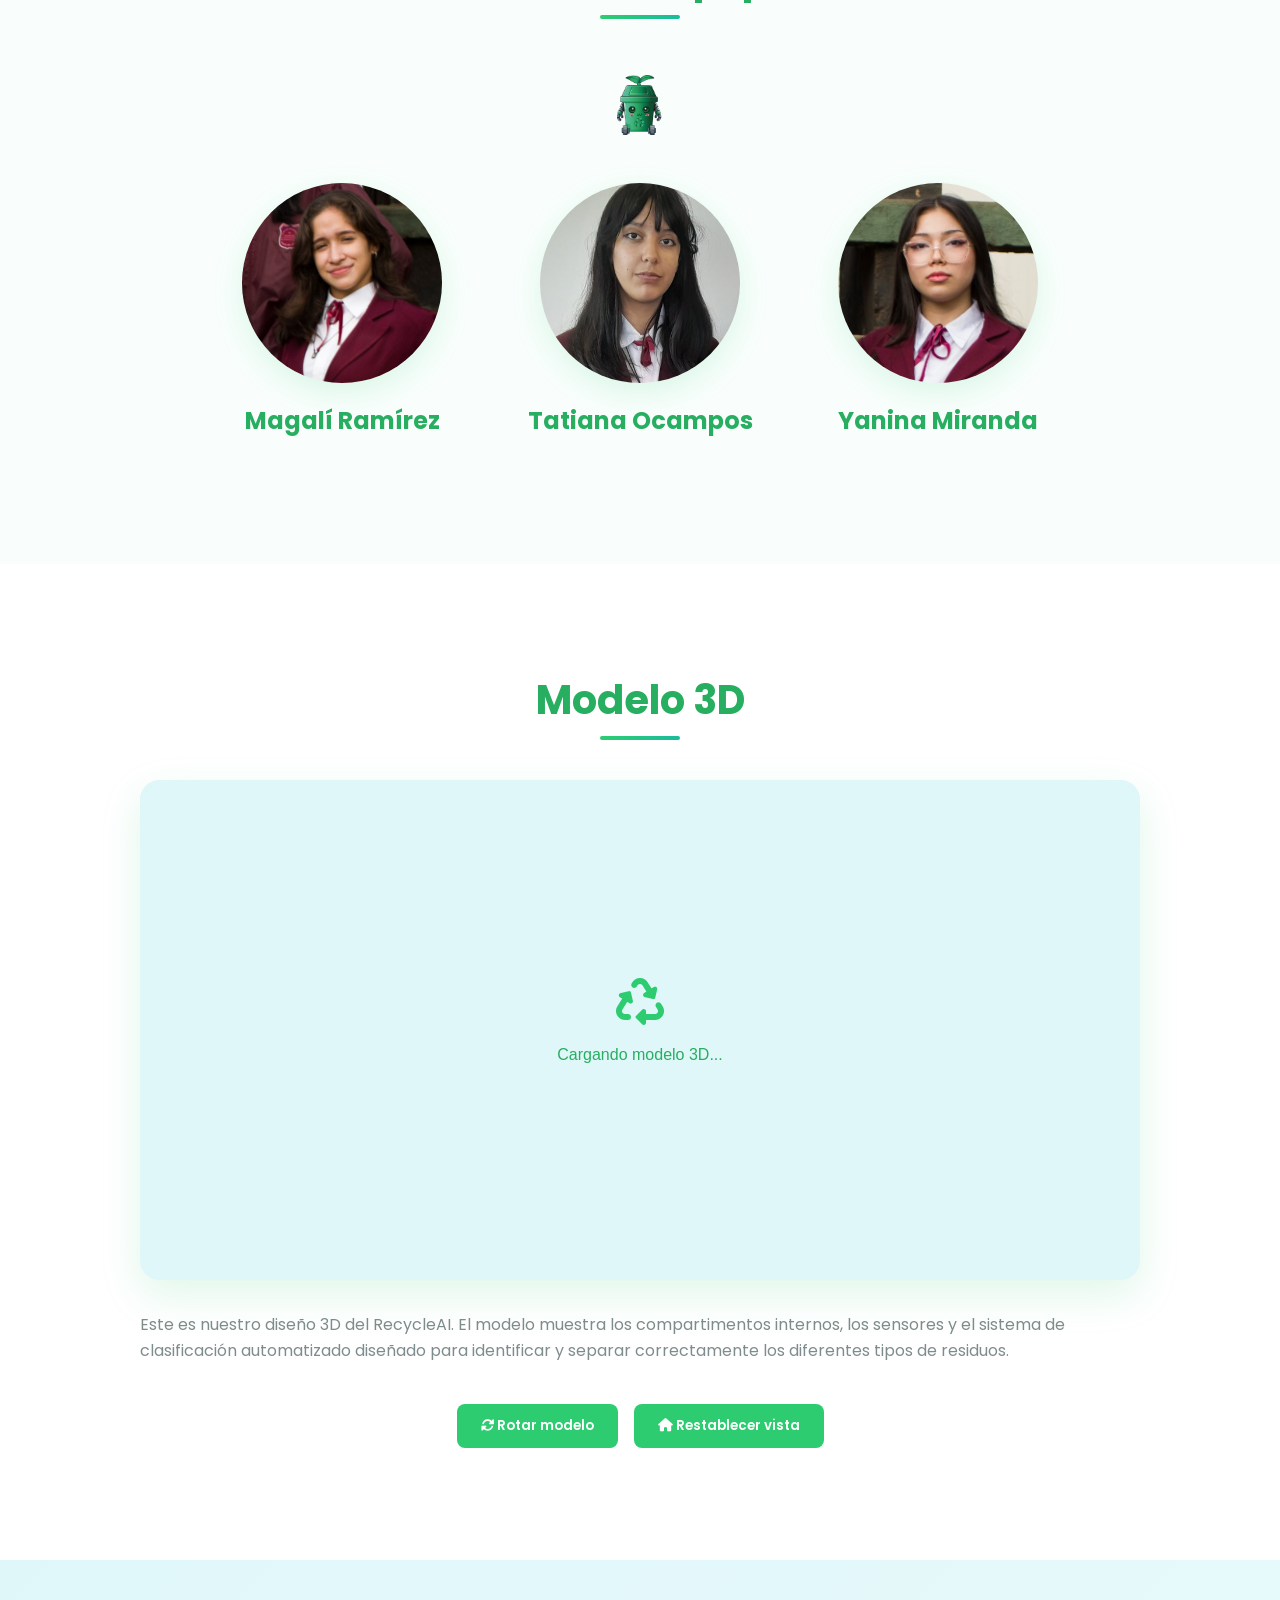
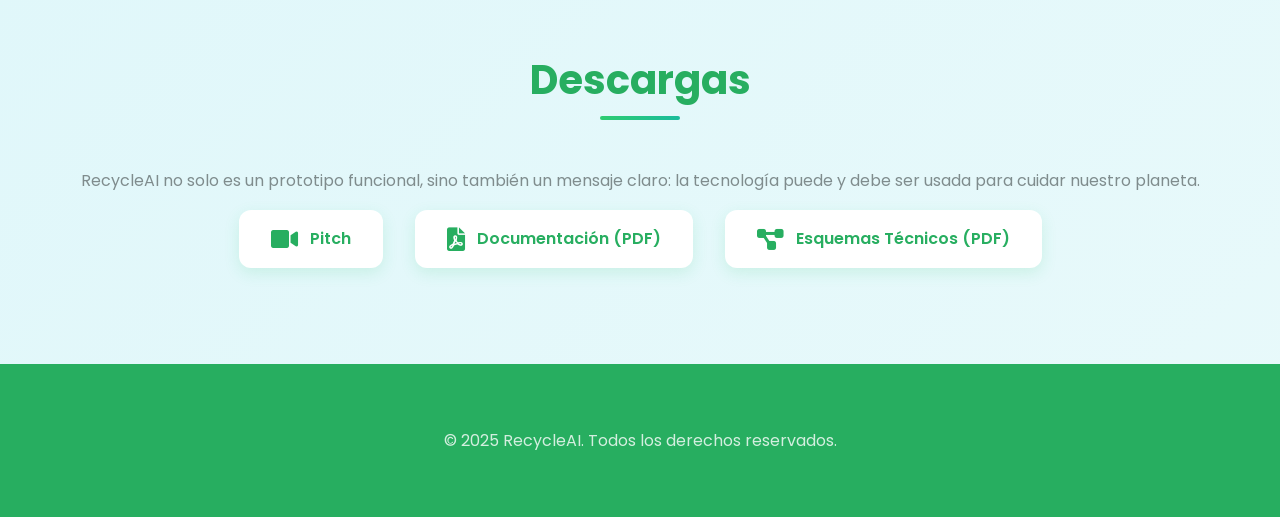
==== commit c9e53640: "Actualizacion de pagina le mejore algunas cositas, cambie otras cosas y agregue otras" ====
--- a/index.html
+++ b/index.html
@@ -4,7 +4,7 @@
     <meta charset="UTF-8">
     <meta name="viewport" content="width=device-width, initial-scale=1.0">
     <title>RecycleAI - Basurero Reciclador Automático</title>
-    <link rel="stylesheet" href="css/styles.css">
+    <link rel="stylesheet" href="css/style.css">
     <link rel="stylesheet" href="https://cdnjs.cloudflare.com/ajax/libs/font-awesome/6.0.0/css/all.min.css">
     <link href="https://fonts.googleapis.com/css2?family=Poppins:wght@400;500;600;700;800&display=swap" rel="stylesheet">
 </head>
@@ -37,7 +37,7 @@
                 <img src="images/mascota.png" alt="Mascota RecycleAI" class="mascot-img">
             </div>
             <h2>Basurero Reciclador Automático</h2>
-            <p>Innovando en la gestión de residuos mediante inteligencia artificial y automatización. Nuestro sistema integra tecnología de vanguardia para facilitar y optimizar el proceso de reciclaje, contribuyendo a un futuro más sostenible.</p>
+            <p>RecycleAI es un proyecto innovador que propone la creación de un basurero inteligente capaz de clasificar automáticamente residuos en distintas categorías, utilizando sensores, visión artificial e inteligencia artificial. Está diseñado para identificar materiales como plástico, papel, vidrio, metales y desechos orgánicos, y depositarlos en el compartimento correspondiente de forma automatizada.</p>
             <a href="#funcionamiento" class="cta-button">Descubre cómo funciona</a>
         </div>
     </section>
@@ -50,29 +50,29 @@
                     <div class="card-icon">
                         <i class="fas fa-bullseye"></i>
                     </div>
-                    <h3>Objetivo Principal</h3>
-                    <p>Revolucionar la gestión de residuos mediante un sistema automatizado que combina inteligencia artificial y mecatrónica. Nuestro basurero inteligente no solo clasifica residuos, sino que educa y promueve prácticas sostenibles en la comunidad.</p>
-                </div>
-                <div class="objetivo-card">
-                    <div class="card-icon">
-                        <i class="fas fa-cogs"></i>
-                    </div>
-                    <h3>Sistema Mecatrónico</h3>
-                    <p>Desarrollar una estructura modular y eficiente que integra sensores de última generación, actuadores precisos y compartimentos inteligentes. El sistema está diseñado para maximizar la precisión en la clasificación y optimizar el espacio disponible.</p>
-                </div>
-                <div class="objetivo-card">
-                    <div class="card-icon">
-                        <i class="fas fa-camera"></i>
-                    </div>
-                    <h3>IA y Reconocimiento</h3>
-                    <p>Implementar un sistema avanzado de visión artificial capaz de identificar y clasificar diferentes tipos de residuos con alta precisión. El modelo de IA se entrena continuamente para mejorar su rendimiento.</p>
+                    <h3>Objetivo General</h3>
+                    <p>Desarrollar un prototipo de basurero inteligente que clasifique y recicle automáticamente los residuos mediante el uso de inteligencia artificial, sensores y componentes electrónicos.</p>
+                </div>
+                <div class="objetivo-card">
+                    <div class="card-icon">
+                        <i class="fas fa-list-check"></i>
+                    </div>
+                    <h3>Objetivos Específicos</h3>
+                    <p>Investigar sobre los tipos de residuos y su clasificación. Estudiar tecnologías viables para la automatización (sensores, cámaras, motores). Diseñar el sistema mecánico de apertura y separación de residuos. Entrenar un modelo de inteligencia artificial que reconozca materiales.</p>
+                </div>
+                <div class="objetivo-card">
+                    <div class="card-icon">
+                        <i class="fas fa-leaf"></i>
+                    </div>
+                    <h3>Justificación</h3>
+                    <p>El reciclaje es una necesidad urgente ante la creciente acumulación de residuos en el planeta. Sin embargo, muchas personas no clasifican correctamente la basura por desconocimiento o descuido. Con RecycleAI buscamos automatizar el proceso de clasificación desde el punto de origen.</p>
                 </div>
                 <div class="objetivo-card">
                     <div class="card-icon">
                         <i class="fas fa-desktop"></i>
                     </div>
-                    <h3>Monitoreo en Tiempo Real</h3>
-                    <p>Crear una interfaz intuitiva que muestra estadísticas de reciclaje, niveles de llenado y alertas del sistema. La pantalla LCD proporciona retroalimentación inmediata y guía a los usuarios en el proceso de reciclaje.</p>
+                    <h3>Aplicaciones Futuras</h3>
+                    <p>Adaptación del prototipo para uso en escuelas, plazas, oficinas. Añadir panel solar para hacerlo autosustentable. App móvil para seguimiento del reciclaje. Sistema de recompensas o gamificación para motivar a los usuarios.</p>
                 </div>
             </div>
         </div>
@@ -84,23 +84,31 @@
             <div class="funcionamiento-steps">
                 <div class="step">
                     <div class="step-number">1</div>
-                    <h3>Detección Inteligente</h3>
-                    <p>El sensor ultrasónico HC-SR04 detecta la presencia de usuarios en un rango de hasta 2 metros, activando automáticamente el sistema. Esta tecnología permite una interacción sin contacto, mejorando la higiene y facilidad de uso.</p>
+                    <div class="step-content">
+                        <h3>Detección del Objeto</h3>
+                        <p>El usuario deposita un objeto en la compuerta de entrada. Un sensor detecta el objeto y activa la cámara para comenzar el proceso de clasificación.</p>
+                    </div>
                 </div>
                 <div class="step">
                     <div class="step-number">2</div>
-                    <h3>Apertura Automática</h3>
-                    <p>Un servomotor de alta precisión controla la apertura suave y silenciosa de la tapa. El mecanismo está diseñado para optimizar el consumo de energía y garantizar una larga vida útil con mínimo mantenimiento.</p>
+                    <div class="step-content">
+                        <h3>Captura y Análisis</h3>
+                        <p>El sistema toma una imagen y la inteligencia artificial la analiza para identificar el tipo de material, utilizando un modelo entrenado con un amplio dataset de residuos.</p>
+                    </div>
                 </div>
                 <div class="step">
                     <div class="step-number">3</div>
-                    <h3>Clasificación por IA</h3>
-                    <p>La cámara Raspberry Pi captura imágenes del residuo y nuestro modelo de IA, entrenado con miles de muestras, identifica el tipo de material con una precisión superior al 90%. El sistema reconoce plásticos, metales, papel y residuos orgánicos.</p>
+                    <div class="step-content">
+                        <h3>Clasificación Inteligente</h3>
+                        <p>Una vez clasificado, se activa un motor que mueve el objeto al compartimento adecuado (por gravedad, cinta o brazo mecánico) según el tipo de residuo: plástico, papel, vidrio, metal u orgánico.</p>
+                    </div>
                 </div>
                 <div class="step">
                     <div class="step-number">4</div>
-                    <h3>Separación Automatizada</h3>
-                    <p>Un sistema de compuertas controladas por motores paso a paso dirige cada residuo a su compartimento correspondiente. Las celdas de carga monitorizan el peso y nivel de llenado, optimizando la gestión de la recolección.</p>
+                    <div class="step-content">
+                        <h3>Retroalimentación</h3>
+                        <p>Opcionalmente, una pantalla muestra mensajes como el tipo de residuo identificado, consejos ecológicos o estadísticas de reciclaje, fomentando la educación ambiental entre los usuarios.</p>
+                    </div>
                 </div>
             </div>
         </div>
@@ -115,28 +123,28 @@
                         <i class="fas fa-microchip"></i>
                     </div>
                     <h3>Control Central</h3>
-                    <p>El cerebro del sistema utiliza un Raspberry Pi 4 con 4GB de RAM, complementado por un Arduino Uno para el control de sensores y actuadores. Esta combinación proporciona el poder de procesamiento necesario para la IA y la precisión en el control de componentes.</p>
-                </div>
-                <div class="componente-card">
-                    <div class="card-icon">
-                        <i class="fas fa-eye"></i>
-                    </div>
-                    <h3>Sistema Sensorial</h3>
-                    <p>Red integrada de sensores que incluye: HC-SR04 para detección de presencia, sensores infrarrojos para monitoreo de residuos en caída, y celdas de carga de alta precisión para medición de peso en cada compartimento. Todo el sistema está calibrado para funcionar en diversas condiciones ambientales.</p>
+                    <p>Microcontrolador Arduino UNO que actúa como el cerebro del sistema, coordinando todos los componentes y procesando la información de los sensores para tomar decisiones de clasificación.</p>
                 </div>
                 <div class="componente-card">
                     <div class="card-icon">
                         <i class="fas fa-camera"></i>
                     </div>
-                    <h3>Visión Artificial</h3>
-                    <p>Cámara Raspberry Pi HQ de 12.3 MP con lente gran angular, optimizada para captura en condiciones de baja luz. El procesamiento de imágenes se realiza mediante TensorFlow Lite, con un modelo personalizado entrenado para reconocer múltiples tipos de residuos.</p>
+                    <h3>Sistema de Visión</h3>
+                    <p>Cámara (Pi Camera o módulo OV7670) para capturar imágenes de los residuos, junto con software de procesamiento de imágenes basado en OpenCV para el análisis visual inicial.</p>
+                </div>
+                <div class="componente-card">
+                    <div class="card-icon">
+                        <i class="fas fa-robot"></i>
+                    </div>
+                    <h3>IA y Software</h3>
+                    <p>Software desarrollado en Python con TensorFlow/Keras para el modelo de inteligencia artificial que realiza la clasificación de residuos con una precisión objetivo del 80% o superior.</p>
                 </div>
                 <div class="componente-card">
                     <div class="card-icon">
                         <i class="fas fa-cog"></i>
                     </div>
                     <h3>Sistema Mecánico</h3>
-                    <p>Conjunto de actuadores que incluye un servomotor MG996R para la tapa principal, motores paso a paso NEMA17 para el sistema de clasificación, y un diseño modular de compartimentos expandible. La estructura está fabricada en materiales durables y resistentes a la corrosión.</p>
+                    <p>Estructura de cartón y plástico, servomotores o actuadores lineales para el movimiento de compuertas, sensores ultrasónicos para detección, pantalla LCD para feedback y batería o fuente de alimentación.</p>
                 </div>
             </div>
         </div>
@@ -150,29 +158,29 @@
                     <div class="card-icon">
                         <i class="fas fa-recycle"></i>
                     </div>
-                    <h3>Reciclaje Eficiente</h3>
-                    <p>Optimiza el proceso de separación de residuos con una precisión superior al 90%. El sistema reduce significativamente los errores de clasificación comunes, mejorando la calidad del material reciclable y disminuyendo los costos de procesamiento posterior.</p>
-                </div>
-                <div class="ventaja-card">
-                    <div class="card-icon">
-                        <i class="fas fa-hand-sparkles"></i>
-                    </div>
-                    <h3>Operación Sin Contacto</h3>
-                    <p>La automatización completa elimina la necesidad de contacto directo con los residuos o el contenedor. El sistema de sensores detecta la presencia del usuario y opera de forma autónoma, garantizando una experiencia higiénica y segura.</p>
-                </div>
-                <div class="ventaja-card">
-                    <div class="card-icon">
-                        <i class="fas fa-chart-line"></i>
-                    </div>
-                    <h3>Monitoreo Inteligente</h3>
-                    <p>Sistema avanzado de seguimiento que proporciona datos en tiempo real sobre niveles de llenado, estadísticas de reciclaje y estado del equipo. Las alertas automáticas optimizan la logística de recolección y mantenimiento.</p>
+                    <h3>Precisión en Reciclaje</h3>
+                    <p>Capacidad de clasificar residuos con al menos un 80% de precisión, reduciendo errores en la separación y mejorando la calidad de los materiales reciclables que llegan a los centros de procesamiento.</p>
+                </div>
+                <div class="ventaja-card">
+                    <div class="card-icon">
+                        <i class="fas fa-bolt"></i>
+                    </div>
+                    <h3>Eficiencia</h3>
+                    <p>Tiempo de clasificación menor a 5 segundos por objeto, garantizando un proceso rápido y eficiente que no entorpece el flujo normal de desecho de residuos en entornos domésticos o institucionales.</p>
                 </div>
                 <div class="ventaja-card">
                     <div class="card-icon">
                         <i class="fas fa-graduation-cap"></i>
                     </div>
                     <h3>Valor Educativo</h3>
-                    <p>Perfecto para instituciones educativas, el sistema incluye una interfaz interactiva que educa sobre prácticas de reciclaje. Los usuarios reciben retroalimentación inmediata y pueden seguir su contribución al medio ambiente a través de estadísticas personalizadas.</p>
+                    <p>Aumento de la conciencia ambiental entre los usuarios, convirtiendo el acto de desechar residuos en una oportunidad de aprendizaje sobre sostenibilidad y cuidado del medio ambiente.</p>
+                </div>
+                <div class="ventaja-card">
+                    <div class="card-icon">
+                        <i class="fas fa-globe-americas"></i>
+                    </div>
+                    <h3>Impacto Ambiental</h3>
+                    <p>Reducción del volumen de basura mezclada que llega a los vertederos, disminución de la contaminación por mala clasificación y promoción de una cultura de reciclaje responsable en la comunidad.</p>
                 </div>
             </div>
         </div>
@@ -216,12 +224,69 @@
         </div>
     </section>
 
+    <section id="modelo" class="section model-section">
+        <div class="container">
+            <h2>Modelo 3D</h2>
+            <div class="model-container">
+                <div class="model-wrapper">
+                    <model-viewer
+                        id="recycleai-model"
+                        alt="RecycleAI 3D Model"
+                        camera-controls
+                        auto-rotate
+                        shadow-intensity="1"
+                        environment-image="neutral"
+                        exposure="0.8"
+                        poster="/images/model-poster.jpg"
+                        loading="eager">
+                        <div class="model-placeholder">
+                            <div class="model-loading">
+                                <i class="fas fa-recycle fa-spin"></i>
+                                <p>Cargando modelo 3D...</p>
+                            </div>
+                        </div>
+                    </model-viewer>
+                </div>
+                <p class="model-description">Este es nuestro diseño 3D del RecycleAI. El modelo muestra los compartimentos internos, los sensores y el sistema de clasificación automatizado diseñado para identificar y separar correctamente los diferentes tipos de residuos.</p>
+                <div class="model-controls">
+                    <button class="model-button" id="rotate-model">
+                        <i class="fas fa-sync-alt"></i> Rotar modelo
+                    </button>
+                    <button class="model-button" id="reset-model">
+                        <i class="fas fa-home"></i> Restablecer vista
+                    </button>
+                </div>
+            </div>
+        </div>
+    </section>
+
+    <section id="descargas" class="section download-section">
+        <div class="container download-container">
+            <h2 class="download-title">Descargas</h2>
+            <p>RecycleAI no solo es un prototipo funcional, sino también un mensaje claro: la tecnología puede y debe ser usada para cuidar nuestro planeta.</p>
+            <div class="download-buttons">
+                <a href="https://www.canva.com/design/DAGkoHaIZH0/oUYOdtSz0vH9zylX_T1A5g/edit?utm_content=DAGkoHaIZH0&utm_campaign=designshare&utm_medium=link2&utm_source=sharebutton" class="download-button" id="download-code">
+                    <i class="fas fa-video"></i>
+                    Pitch
+                </a>
+                <a href="extras/Documentación del Proyecto RecycleAI.pdf" class="download-button" id="download-docs">
+                    <i class="fas fa-file-pdf"></i>
+                    Documentación (PDF)
+                </a>
+                <a href="#" class="download-button" id="download-schematics">
+                    <i class="fas fa-project-diagram"></i>
+                    Esquemas Técnicos (PDF)
+                </a>
+            </div>
+        </div>
+    </section>
+
     <footer class="footer">
         <div class="container">
             <p>&copy; 2025 RecycleAI. Todos los derechos reservados.</p>
         </div>
     </footer>
 
-    <script src="js/main.js"></script>
+    <script src="js/script.js"></script>
 </body>
-</html>
+</html>
--- a/css/style.css
+++ b/css/style.css
@@ -0,0 +1,895 @@
+/* ============================
+   BASE STYLES & VARIABLES
+   ============================ */
+   :root {
+    /* Color palette - greens and accents */
+    --primary-color: #2ecc71;
+    --primary-light: #55e696;
+    --primary-dark: #27ae60;
+    --secondary-color: #e0f7fa;
+    --accent-color: #1abc9c;
+    --background-color: #f9fefc;
+    --text-color: #2c3e50;
+    --text-light: #7f8c8d;
+    --light-gray: #ecf0f1;
+    --white: #ffffff;
+    --shadow: rgba(46, 204, 113, 0.15);
+    
+    /* Typography */
+    --main-font: 'Poppins', sans-serif;
+    
+    /* Border radius */
+    --border-radius-sm: 8px;
+    --border-radius-md: 12px;
+    --border-radius-lg: 20px;
+    
+    /* Transitions */
+    --transition-fast: 0.2s ease;
+    --transition-normal: 0.3s ease;
+    --transition-slow: 0.5s ease;
+}
+
+* {
+    margin: 0;
+    padding: 0;
+    box-sizing: border-box;
+}
+
+html {
+    scroll-behavior: smooth;
+}
+
+body {
+    font-family: var(--main-font);
+    color: var(--text-color);
+    background-color: var(--background-color);
+    line-height: 1.6;
+    overflow-x: hidden;
+}
+
+a {
+    text-decoration: none;
+    color: var(--text-color);
+    transition: var(--transition-fast);
+}
+
+ul {
+    list-style: none;
+}
+
+.container {
+    width: 90%;
+    max-width: 1200px;
+    margin: 0 auto;
+    padding: 2rem 0;
+}
+
+.section {
+    padding: 5rem 0;
+}
+
+.bg-light {
+    background-color: var(--secondary-color);
+}
+
+h1, h2, h3, h4 {
+    font-weight: 700;
+    line-height: 1.2;
+}
+
+h2 {
+    font-size: 2.5rem;
+    margin-bottom: 2.5rem;
+    text-align: center;
+    position: relative;
+    color: var(--primary-dark);
+}
+
+h2::after {
+    content: "";
+    display: block;
+    width: 80px;
+    height: 4px;
+    background: linear-gradient(to right, var(--primary-color), var(--accent-color));
+    margin: 0.8rem auto 0;
+    border-radius: 2px;
+}
+
+h3 {
+    font-size: 1.5rem;
+    margin-bottom: 1rem;
+    color: var(--primary-dark);
+}
+
+p {
+    margin-bottom: 1rem;
+    color: var(--text-light);
+}
+
+img {
+    max-width: 100%;
+}
+
+button, .cta-button {
+    cursor: pointer;
+    border: none;
+    font-family: var(--main-font);
+    font-weight: 500;
+    transition: var(--transition-normal);
+}
+
+/* ============================
+   NAVBAR & NAVIGATION
+   ============================ */
+.navbar {
+    position: fixed;
+    top: 0;
+    left: 0;
+    width: 100%;
+    background-color: var(--white);
+    box-shadow: 0 2px 10px rgba(0, 0, 0, 0.1);
+    z-index: 1000;
+    transition: var(--transition-normal);
+}
+
+.nav-container {
+    display: flex;
+    justify-content: space-between;
+    align-items: center;
+    padding: 1rem 2rem;
+    max-width: 1400px;
+    margin: 0 auto;
+}
+
+.logo {
+    display: flex;
+    align-items: center;
+}
+
+.logo-img {
+    height: 40px;
+    transition: var(--transition-fast);
+}
+
+.logo-img:hover {
+    transform: scale(1.05);
+}
+
+.nav-links {
+    display: flex;
+    align-items: center;
+    gap: 2rem;
+}
+
+.nav-links a {
+    font-weight: 500;
+    position: relative;
+    padding: 0.5rem 0;
+}
+
+.nav-links a::after {
+    content: '';
+    position: absolute;
+    width: 0;
+    height: 3px;
+    bottom: 0;
+    left: 0;
+    background: linear-gradient(to right, var(--primary-color), var(--accent-color));
+    border-radius: 2px;
+    transition: var(--transition-fast);
+}
+
+.nav-links a:hover {
+    color: var(--primary-color);
+}
+
+.nav-links a:hover::after {
+    width: 100%;
+}
+
+.hamburger {
+    display: none;
+    flex-direction: column;
+    justify-content: space-between;
+    width: 30px;
+    height: 21px;
+    cursor: pointer;
+    z-index: 10;
+}
+
+.hamburger span {
+    display: block;
+    width: 100%;
+    height: 3px;
+    background-color: var(--primary-dark);
+    border-radius: 3px;
+    transition: var(--transition-fast);
+}
+
+/* When navbar is scrolled */
+.navbar.scrolled {
+    padding: 0.5rem 0;
+    box-shadow: 0 4px 15px rgba(0, 0, 0, 0.1);
+}
+
+.navbar.scrolled .logo-img {
+    height: 35px;
+}
+
+/* ============================
+   HERO SECTION
+   ============================ */
+.hero {
+    height: 100vh;
+    display: flex;
+    align-items: center;
+    padding-top: 80px;
+    background: linear-gradient(135deg, var(--secondary-color) 0%, rgba(224, 247, 250, 0.7) 100%);
+    position: relative;
+    overflow: hidden;
+}
+
+.hero::before {
+    content: '';
+    position: absolute;
+    top: -10%;
+    right: -5%;
+    width: 300px;
+    height: 300px;
+    background: linear-gradient(135deg, var(--primary-light) 0%, var(--accent-color) 100%);
+    border-radius: 50%;
+    opacity: 0.1;
+    z-index: 0;
+}
+
+.hero::after {
+    content: '';
+    position: absolute;
+    bottom: -15%;
+    left: -10%;
+    width: 400px;
+    height: 400px;
+    background: linear-gradient(135deg, var(--primary-color) 0%, var(--primary-light) 100%);
+    border-radius: 50%;
+    opacity: 0.1;
+    z-index: 0;
+}
+
+.hero-content {
+    max-width: 800px;
+    margin: 0 auto;
+    padding: 0 2rem;
+    text-align: center;
+    position: relative;
+    z-index: 1;
+}
+
+.hero-title {
+    display: flex;
+    align-items: center;
+    justify-content: center;
+    margin-bottom: 1.5rem;
+}
+
+.hero-title h1 {
+    font-size: 3.5rem;
+    background: linear-gradient(to right, var(--primary-dark), var(--accent-color));
+    -webkit-background-clip: text;
+    background-clip: text;
+    color: transparent;
+    margin-right: 1rem;
+}
+
+.mascot-img {
+    height: 80px;
+    animation: bounce 2s infinite;
+}
+
+@keyframes bounce {
+    0%, 100% { transform: translateY(0); }
+    50% { transform: translateY(-10px); }
+}
+
+.hero-content h2 {
+    font-size: 2rem;
+    margin-bottom: 1.5rem;
+    color: var(--text-color);
+}
+
+.hero-content h2::after {
+    display: none;
+}
+
+.hero-content p {
+    font-size: 1.1rem;
+    max-width: 650px;
+    margin: 0 auto 2.5rem;
+}
+
+.cta-button {
+    display: inline-block;
+    background: linear-gradient(to right, var(--primary-color), var(--accent-color));
+    color: var(--white);
+    padding: 1rem 2rem;
+    border-radius: var(--border-radius-md);
+    font-weight: 600;
+    box-shadow: 0 4px 15px var(--shadow);
+    transform: translateY(0);
+}
+
+.cta-button:hover {
+    transform: translateY(-3px);
+    box-shadow: 0 8px 20px var(--shadow);
+}
+
+/* ============================
+   OBJETIVOS SECTION
+   ============================ */
+.objetivos-grid {
+    display: grid;
+    grid-template-columns: repeat(auto-fit, minmax(250px, 1fr));
+    gap: 2rem;
+}
+
+.objetivo-card {
+    background-color: var(--white);
+    padding: 2rem;
+    border-radius: var(--border-radius-md);
+    box-shadow: 0 10px 30px var(--shadow);
+    transition: var(--transition-normal);
+    display: flex;
+    flex-direction: column;
+    align-items: center;
+    text-align: center;
+}
+
+.objetivo-card:hover {
+    transform: translateY(-10px);
+    box-shadow: 0 15px 40px var(--shadow);
+}
+
+.card-icon {
+    display: flex;
+    align-items: center;
+    justify-content: center;
+    width: 80px;
+    height: 80px;
+    background: linear-gradient(135deg, var(--primary-light) 0%, var(--primary-color) 100%);
+    color: var(--white);
+    font-size: 2rem;
+    border-radius: 50%;
+    margin-bottom: 1.5rem;
+    transition: var(--transition-normal);
+}
+
+.objetivo-card:hover .card-icon {
+    transform: scale(1.1);
+}
+
+/* ============================
+   FUNCIONAMIENTO SECTION
+   ============================ */
+.funcionamiento-steps {
+    display: flex;
+    flex-direction: column;
+    gap: 3rem;
+    max-width: 900px;
+    margin: 0 auto;
+}
+
+.step {
+    display: grid;
+    grid-template-columns: 80px 1fr;
+    gap: 1.5rem;
+    align-items: flex-start;
+    padding: 2rem;
+    background-color: var(--white);
+    border-radius: var(--border-radius-md);
+    box-shadow: 0 5px 20px var(--shadow);
+    transition: var(--transition-normal);
+}
+
+.step:hover {
+    transform: translateX(10px);
+    box-shadow: 0 8px 25px var(--shadow);
+}
+
+.step-number {
+    display: flex;
+    align-items: center;
+    justify-content: center;
+    width: 60px;
+    height: 60px;
+    min-width: 60px;
+    min-height: 60px;
+    background: linear-gradient(135deg, var(--primary-color) 0%, var(--accent-color) 100%);
+    color: var(--white);
+    font-size: 1.8rem;
+    font-weight: 700;
+    border-radius: 50%;
+    box-shadow: 0 4px 15px var(--shadow);
+}
+
+.step-content {
+    display: flex;
+    flex-direction: column;
+    width: 100%;
+}
+
+.step h3 {
+    margin-top: 0;
+    margin-bottom: 1rem;
+}
+
+.step p {
+    margin-bottom: 0;
+    width: 100%;
+    text-align: left;
+    line-height: 1.6;
+}
+
+/* ============================
+   COMPONENTES SECTION
+   ============================ */
+.componentes-grid {
+    display: grid;
+    grid-template-columns: repeat(auto-fit, minmax(250px, 1fr));
+    gap: 2rem;
+}
+
+.componente-card {
+    background-color: var(--white);
+    padding: 2rem;
+    border-radius: var(--border-radius-md);
+    box-shadow: 0 10px 30px var(--shadow);
+    transition: var(--transition-normal);
+    display: flex;
+    flex-direction: column;
+    align-items: center;
+    text-align: center;
+}
+
+.componente-card:hover {
+    transform: translateY(-10px);
+    box-shadow: 0 15px 40px var(--shadow);
+}
+
+/* ============================
+   VENTAJAS SECTION
+   ============================ */
+.ventajas-grid {
+    display: grid;
+    grid-template-columns: repeat(auto-fit, minmax(250px, 1fr));
+    gap: 2rem;
+}
+
+.ventaja-card {
+    background-color: var(--white);
+    padding: 2rem;
+    border-radius: var(--border-radius-md);
+    box-shadow: 0 10px 30px var(--shadow);
+    transition: var(--transition-normal);
+    display: flex;
+    flex-direction: column;
+    align-items: center;
+    text-align: center;
+}
+
+.ventaja-card:hover {
+    transform: translateY(-10px);
+    box-shadow: 0 15px 40px var(--shadow);
+}
+
+/* ============================
+   EQUIPO SECTION
+   ============================ */
+.section-header {
+    display: flex;
+    flex-direction: column;
+    align-items: center;
+    margin-bottom: 3rem;
+}
+
+.section-mascot {
+    height: 60px;
+    margin-top: 1rem;
+}
+
+.team-grid {
+    display: flex;
+    justify-content: center;
+    flex-wrap: wrap;
+    gap: 3rem;
+}
+
+.team-card {
+    display: flex;
+    flex-direction: column;
+    align-items: center;
+    width: 250px;
+}
+
+.team-image {
+    width: 200px;
+    height: 200px;
+    border-radius: 50%;
+    overflow: hidden;
+    margin-bottom: 1.5rem;
+    box-shadow: 0 10px 30px var(--shadow);
+    transition: var(--transition-normal);
+}
+
+.team-image img {
+    width: 100%;
+    height: 100%;
+    object-fit: cover;
+}
+
+.fallback-icon {
+    width: 100%;
+    height: 100%;
+    display: flex;
+    align-items: center;
+    justify-content: center;
+    background: linear-gradient(135deg, var(--primary-light) 0%, var(--primary-color) 100%);
+    color: var(--white);
+    font-size: 5rem;
+}
+
+.team-card:hover .team-image {
+    transform: scale(1.05);
+}
+
+/* ============================
+   3D MODEL VIEWER SECTION
+   ============================ */
+.model-section {
+    padding: 5rem 0;
+    background-color: var(--white);
+}
+
+.model-container {
+    display: flex;
+    flex-direction: column;
+    align-items: center;
+    max-width: 1000px;
+    margin: 0 auto;
+}
+
+.model-wrapper {
+    width: 100%;
+    height: 500px;
+    background-color: var(--secondary-color);
+    border-radius: var(--border-radius-lg);
+    overflow: hidden;
+    box-shadow: 0 15px 40px var(--shadow);
+    margin-bottom: 2rem;
+    position: relative;
+}
+
+model-viewer {
+    width: 100%;
+    height: 100%;
+    --poster-color: transparent;
+    --progress-bar-color: var(--primary-color);
+    --progress-mask: linear-gradient(to right, var(--primary-color), var(--accent-color));
+}
+
+.model-placeholder {
+    position: absolute;
+    top: 0;
+    left: 0;
+    width: 100%;
+    height: 100%;
+    display: flex;
+    align-items: center;
+    justify-content: center;
+    background-color: var(--secondary-color);
+    z-index: 1;
+}
+
+.model-loading {
+    display: flex;
+    flex-direction: column;
+    align-items: center;
+    gap: 1rem;
+}
+
+.model-loading i {
+    font-size: 3rem;
+    color: var(--primary-color);
+}
+
+.model-loading p {
+    font-weight: 500;
+    color: var(--primary-dark);
+}
+
+.model-controls {
+    display: flex;
+    gap: 1rem;
+    margin-top: 1.5rem;
+}
+
+.model-button {
+    background-color: var(--primary-color);
+    color: var(--white);
+    padding: 0.75rem 1.5rem;
+    border-radius: var(--border-radius-sm);
+    font-weight: 600;
+    transition: var(--transition-fast);
+}
+
+.model-button:hover {
+    background-color: var(--primary-dark);
+    transform: translateY(-2px);
+}
+
+/* ============================
+   DOWNLOAD SECTION
+   ============================ */
+.download-section {
+    padding: 4rem 0;
+    background: linear-gradient(135deg, var(--secondary-color) 0%, rgba(224, 247, 250, 0.7) 100%);
+}
+
+.download-container {
+    text-align: center;
+}
+
+.download-title {
+    margin-bottom: 3rem;
+}
+
+.download-buttons {
+    display: flex;
+    justify-content: center;
+    gap: 2rem;
+    flex-wrap: wrap;
+}
+
+.download-button {
+    display: flex;
+    align-items: center;
+    gap: 0.75rem;
+    background-color: var(--white);
+    color: var(--primary-dark);
+    padding: 1rem 2rem;
+    border-radius: var(--border-radius-md);
+    font-weight: 600;
+    box-shadow: 0 5px 15px var(--shadow);
+    transition: var(--transition-normal);
+}
+
+.download-button:hover {
+    transform: translateY(-5px);
+    box-shadow: 0 10px 25px var(--shadow);
+    background-color: var(--primary-color);
+    color: var(--white);
+}
+
+.download-button i {
+    font-size: 1.5rem;
+}
+
+/* ============================
+   FOOTER
+   ============================ */
+.footer {
+    background-color: var(--primary-dark);
+    color: var(--white);
+    padding: 2rem 0;
+    text-align: center;
+}
+
+.footer p {
+    color: var(--white);
+    opacity: 0.8;
+    margin-bottom: 0;
+}
+
+/* ============================
+   ANIMATIONS
+   ============================ */
+.fade-in {
+    opacity: 0;
+    transform: translateY(20px);
+    transition: opacity 0.8s ease, transform 0.8s ease;
+}
+
+.fade-in.appear {
+    opacity: 1;
+    transform: translateY(0);
+}
+
+/* ============================
+   TOAST NOTIFICATIONS
+   ============================ */
+.toast-container {
+    position: fixed;
+    bottom: 30px;
+    right: 30px;
+    z-index: 9999;
+    display: flex;
+    flex-direction: column;
+    gap: 10px;
+}
+
+.toast {
+    background-color: var(--white);
+    padding: 1rem;
+    border-radius: var(--border-radius-md);
+    box-shadow: 0 5px 15px rgba(0, 0, 0, 0.1);
+    display: flex;
+    align-items: center;
+    gap: 1rem;
+    max-width: 350px;
+    transform: translateX(120%);
+    transition: transform 0.3s ease;
+}
+
+.toast.show {
+    transform: translateX(0);
+}
+
+.toast-icon {
+    display: flex;
+    align-items: center;
+    justify-content: center;
+    width: 40px;
+    height: 40px;
+    background: linear-gradient(135deg, var(--primary-color) 0%, var(--accent-color) 100%);
+    color: var(--white);
+    font-size: 1.2rem;
+    border-radius: 50%;
+    flex-shrink: 0;
+}
+
+.toast-message {
+    color: var(--text-color);
+    font-size: 0.9rem;
+}
+
+/* ============================
+   RESPONSIVE STYLES
+   ============================ */
+@media (max-width: 992px) {
+    h2 {
+        font-size: 2.2rem;
+    }
+    
+    .hero-title h1 {
+        font-size: 3rem;
+    }
+    
+    .hero-content h2 {
+        font-size: 1.8rem;
+    }
+    
+    .step {
+        grid-template-columns: 60px 1fr;
+    }
+}
+
+@media (max-width: 768px) {
+    h2 {
+        font-size: 2rem;
+    }
+    
+    .nav-links {
+        position: fixed;
+        top: 0;
+        right: -100%;
+        width: 80%;
+        max-width: 400px;
+        height: 100vh;
+        background-color: var(--white);
+        flex-direction: column;
+        justify-content: center;
+        padding: 2rem;
+        box-shadow: -5px 0 15px rgba(0, 0, 0, 0.1);
+        transition: var(--transition-normal);
+        z-index: 9;
+    }
+    
+    .nav-links.active {
+        right: 0;
+    }
+    
+    .hamburger {
+        display: flex;
+    }
+    
+    .hamburger.active span:nth-child(1) {
+        transform: translateY(9px) rotate(45deg);
+    }
+    
+    .hamburger.active span:nth-child(2) {
+        opacity: 0;
+    }
+    
+    .hamburger.active span:nth-child(3) {
+        transform: translateY(-9px) rotate(-45deg);
+    }
+    
+    .hero-content {
+        padding: 0 1rem;
+    }
+    
+    .hero-title h1 {
+        font-size: 2.5rem;
+    }
+    
+    .mascot-img {
+        height: 60px;
+    }
+    
+    .hero-content h2 {
+        font-size: 1.5rem;
+    }
+    
+    .step {
+        grid-template-columns: 1fr;
+        text-align: center;
+        padding: 1.5rem;
+    }
+    
+    .step-number {
+        margin: 0 auto 1.5rem;
+    }
+    
+    .step h3 {
+        margin-top: 0;
+        text-align: center;
+    }
+    
+    .step p {
+        text-align: center;
+    }
+    
+    .model-wrapper {
+        height: 400px;
+    }
+}
+
+@media (max-width: 576px) {
+    h2 {
+        font-size: 1.8rem;
+    }
+    
+    .section {
+        padding: 3rem 0;
+    }
+    
+    .hero-title h1 {
+        font-size: 2.2rem;
+    }
+    
+    .mascot-img {
+        height: 50px;
+    }
+    
+    .hero-content p {
+        font-size: 1rem;
+    }
+    
+    .cta-button {
+        padding: 0.8rem 1.5rem;
+    }
+    
+    .card-icon {
+        width: 70px;
+        height: 70px;
+        font-size: 1.5rem;
+    }
+    
+    .model-wrapper {
+        height: 300px;
+    }
+    
+    .download-buttons {
+        flex-direction: column;
+        align-items: center;
+        gap: 1rem;
+    }
+}
